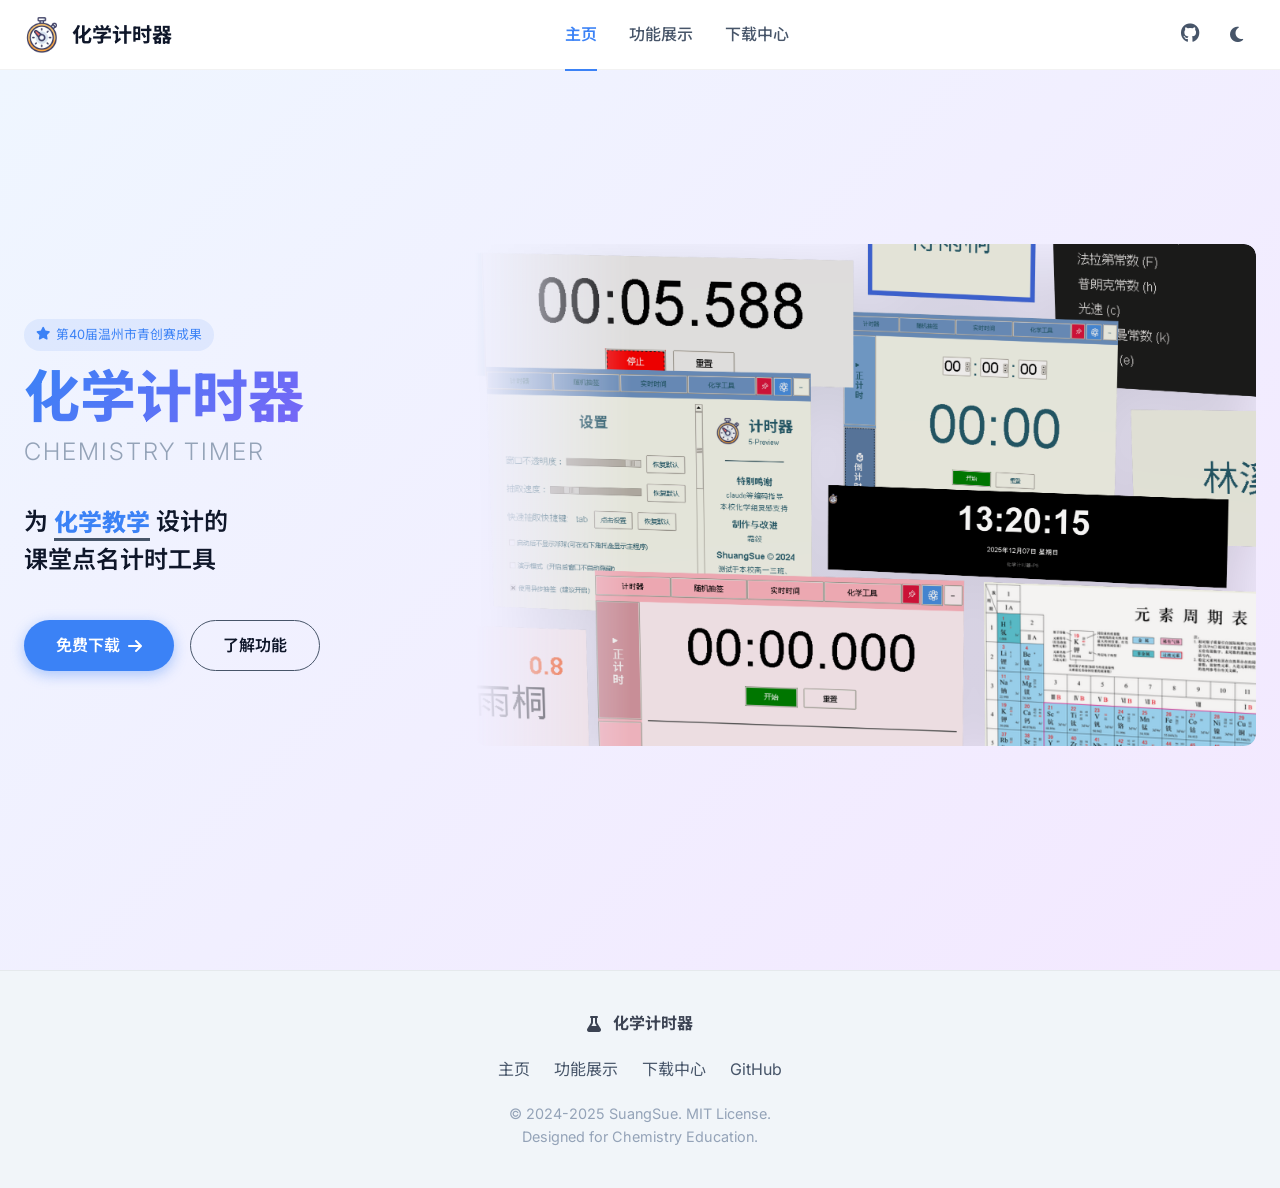
==== index.html @ 19fadd57 "文件" ====
<!DOCTYPE html>
<html lang="zh-CN">
<head>
    <meta charset="UTF-8">
    <meta name="viewport" content="width=device-width, initial-scale=1.0">
    <title>化学计时器 - Chemistry Timer</title>
    <!-- 引入字体 -->
    <link rel="preconnect" href="https://fonts.googleapis.com">
    <link rel="preconnect" href="https://fonts.gstatic.com" crossorigin>
    <link href="https://fonts.googleapis.com/css2?family=Inter:wght@300;400;500;600;700;800&family=Noto+Sans+SC:wght@300;400;500;700&display=swap" rel="stylesheet">
    <!-- 引入图标库 -->
    <link rel="stylesheet" href="https://cdnjs.cloudflare.com/ajax/libs/font-awesome/6.4.0/css/all.min.css">

    <style>
        :root {
            /* 品牌色 */
            --brand-primary: #3b82f6; 
            --brand-dark: #1e3a8a;
            --brand-accent: #8b5cf6; 
            
            /* 背景色系统 */
            --bg-body: #ffffff;
            --bg-surface: #f8fafc;
            --bg-card: #ffffff;
            --bg-footer: #f1f5f9;
            
            /* 文字系统 */
            --text-main: #0f172a;
            --text-secondary: #475569;
            --text-light: #94a3b8;
            
            /* 辅助色 */
            --tag-bg: #e0f2fe;
            --tag-text: #0284c7;
            --hotkey-bg: #f1f5f9;
            --hotkey-border: #cbd5e1;
            
            /* 阴影 */
            --shadow-sm: 0 1px 2px 0 rgb(0 0 0 / 0.05);
            --shadow-md: 0 4px 6px -1px rgb(0 0 0 / 0.1), 0 2px 4px -2px rgb(0 0 0 / 0.1);
            --shadow-xl: 0 20px 25px -5px rgb(0 0 0 / 0.1), 0 8px 10px -6px rgb(0 0 0 / 0.1);
            
            /* 渐变 */
            --gradient-hero: linear-gradient(135deg, #eff6ff 0%, #f3e8ff 100%);
            --gradient-core: linear-gradient(135deg, #3b82f6 0%, #2563eb 100%);
        }

        [data-theme="dark"] {
            --bg-body: #0f172a;
            --bg-surface: #1e293b;
            --bg-card: #1e293b;
            --bg-footer: #020617;
            --text-main: #f8fafc;
            --text-secondary: #cbd5e1;
            --text-light: #64748b;
            --tag-bg: #172554;
            --tag-text: #60a5fa;
            --hotkey-bg: #334155;
            --hotkey-border: #475569;
            --gradient-hero: linear-gradient(135deg, #0f172a 0%, #1e1b4b 100%);
            --gradient-core: linear-gradient(135deg, #1e3a8a 0%, #1e40af 100%);
        }

        * { margin: 0; padding: 0; box-sizing: border-box; }

        body {
            font-family: 'Inter', 'Noto Sans SC', sans-serif;
            background: var(--bg-body);
            color: var(--text-main);
            line-height: 1.6;
            overflow-x: hidden;
            transition: background 0.3s, color 0.3s;
            display: flex;
            flex-direction: column;
            min-height: 100vh;
        }

        /* 顶部进度条 */
        #page-progress {
            position: fixed;
            top: 0;
            left: 0;
            height: 3px;
            background: linear-gradient(90deg, var(--brand-primary), var(--brand-accent));
            width: 0%;
            z-index: 2000;
            transition: width 0.4s ease-out;
        }

        /* 导航栏 */
        .navbar {
            position: fixed;
            top: 0;
            width: 100%;
            height: 70px;
            background: rgba(255, 255, 255, 0.85);
            backdrop-filter: blur(12px);
            border-bottom: 1px solid rgba(0,0,0,0.05);
            z-index: 100;
            display: flex;
            align-items: center;
            justify-content: center;
        }
        [data-theme="dark"] .navbar { background: rgba(15, 23, 42, 0.85); border-bottom: 1px solid rgba(255,255,255,0.05); }

        .nav-content {
            width: 100%;
            max-width: 1400px;
            padding: 0 24px;
            display: flex;
            justify-content: space-between;
            align-items: center;
        }

        .logo {
            font-size: 1.25rem;
            font-weight: 700;
            display: flex;
            align-items: center;
            gap: 12px;
            color: var(--text-main);
            text-decoration: none;
        }
        
        /* Logo 图片样式调整 */
        .logo-img { 
            height: 36px; /* 稍微调大一点，使其更清晰 */
            width: auto; 
            border-radius: 6px; 
            object-fit: contain;
        }
        
        .nav-links { display: flex; gap: 32px; }
        .nav-link {
            text-decoration: none; color: var(--text-secondary);
            font-weight: 500; transition: color 0.2s;
            cursor: pointer; position: relative;
        }
        .nav-link:hover, .nav-link.active { color: var(--brand-primary); }
        .nav-link.active { font-weight: 600; }
        .nav-link.active::after {
            content: ''; position: absolute; bottom: -24px; left: 0;
            width: 100%; height: 2px; background: var(--brand-primary);
        }

        .nav-right { display: flex; align-items: center; gap: 16px; }

        .theme-btn {
            background: none; border: none; color: var(--text-secondary);
            cursor: pointer; font-size: 1.1rem; width: 40px; height: 40px;
            border-radius: 50%; display: flex; align-items: center; justify-content: center;
            transition: all 0.3s cubic-bezier(0.175, 0.885, 0.32, 1.275);
        }
        .theme-btn:hover { background: var(--bg-surface); color: var(--brand-primary); transform: rotate(15deg) scale(1.1); }
        .theme-btn:active { transform: scale(0.9); }

        /* 页面容器 */
        .page-section {
            display: none; padding-top: 70px; min-height: 100vh;
            animation: fadeIn 0.5s ease-out;
            flex: 1; /* 让 Footer 沉底 */
        }
        .page-section.active { display: block; }

        @keyframes fadeIn {
            from { opacity: 0; transform: translateY(10px); }
            to { opacity: 1; transform: translateY(0); }
        }

        /* === Hero 区域 === */
        .hero {
            position: relative; 
            background: var(--gradient-hero);
            overflow: hidden; 
            display: flex; 
            align-items: center;
            min-height: 100vh; 
            padding-top: 70px; 
            padding-bottom: 80px;
        }

        .hero-container {
            max-width: 1400px; margin: 0 auto; padding: 40px 24px;
            display: grid; grid-template-columns: 1fr 2fr; gap: 60px;
            align-items: center; position: relative; z-index: 1;
        }

        .hero-content { 
            text-align: left; 
            position: relative; 
            z-index: 5; 
            transform: translateY(-20px);
        }
        
        .hero-title {
            font-size: 3.5rem; line-height: 1.1; margin-bottom: 4px;
            background: linear-gradient(135deg, var(--brand-primary), var(--brand-accent));
            -webkit-background-clip: text; -webkit-text-fill-color: transparent;
            font-weight: 800;
        }
        .hero-subtitle-en {
            font-size: 1.5rem; color: var(--text-light);
            font-weight: 300; letter-spacing: 2px; margin-bottom: 32px;
            font-family: 'Inter', sans-serif; text-transform: uppercase;
        }

        .hero-desc-wrapper {
            font-size: 1.5rem; color: var(--text-main);
            margin-bottom: 40px; line-height: 1.6; font-weight: 600;
            display: flex; align-items: flex-end; flex-wrap: wrap;
        }

        /* 垂直滚动容器 */
        .scroll-window {
            height: 1.5em; overflow: hidden; display: inline-block;
            vertical-align: bottom; position: relative; margin: 0 6px;
            border-bottom: 3px solid var(--text-secondary);
        }

        .scroll-content {
            display: block;
            animation: scrollUp 12s infinite cubic-bezier(0.68, -0.55, 0.27, 1.55);
        }

        .scroll-item {
            display: block; height: 1.5em; line-height: 1.5em;
            text-align: center; font-weight: 800;
        }

        /* --- 多彩关键词 --- */
        .scroll-item:nth-child(1) { color: #3b82f6; } /* 蓝 */
        .scroll-item:nth-child(2) { color: #8b5cf6; } /* 紫 */
        .scroll-item:nth-child(3) { color: #10b981; } /* 绿 */
        .scroll-item:nth-child(4) { color: #f59e0b; } /* 橙 */
        .scroll-item:nth-child(5) { color: #ec4899; } /* 粉 */
        .scroll-item:nth-child(6) { color: #06b6d4; } /* 青 */
        .scroll-item:nth-child(7) { color: #3b82f6; } /* 循环首个 */

        @keyframes scrollUp {
            0%, 15% { transform: translateY(0); }
            16.6%, 31.6% { transform: translateY(-1.5em); }
            33.3%, 48.3% { transform: translateY(-3em); }
            50%, 65% { transform: translateY(-4.5em); }
            66.6%, 81.6% { transform: translateY(-6em); }
            83.3%, 98.3% { transform: translateY(-7.5em); }
            100% { transform: translateY(-9em); }
        }

        /* Hero 右侧图片容器 */
        .hero-visual { 
            position: relative; 
            height: 100%; 
            display: flex; 
            align-items: center; 
            justify-content: flex-end; /* 图片靠右 */
        }
        
        .hero-img-container {
            width: 100%; 
            max-width: 1000px;
            border-radius: 12px;
            filter: drop-shadow(0 20px 30px rgba(0,0,0,0.15));
            overflow: hidden;
            transition: transform 0.3s; 
            position: relative;
            
            /* 渐变 Mask */
            -webkit-mask-image: linear-gradient(to right, transparent 0%, black 20%, black 100%);
            mask-image: linear-gradient(to right, transparent 0%, black 20%, black 100%);
            
            transform: translateY(-20px);
        }
        
        .hero-img { width: 100%; height: auto; display: block; }
        .app-preview-fallback {
            display: none; background: var(--bg-card);
            border: 1px solid rgba(0,0,0,0.1);
        }

        /* 按钮样式 */
        .cta-buttons { display: flex; gap: 16px; }
        .btn {
            padding: 12px 32px; border-radius: 50px; font-weight: 600;
            text-decoration: none; transition: all 0.2s;
            display: inline-flex; align-items: center; gap: 8px; font-size: 1rem; cursor: pointer;
        }
        .btn-primary {
            background: var(--brand-primary); color: white;
            box-shadow: 0 4px 14px rgba(59, 130, 246, 0.4); border: none;
        }
        .btn-primary:hover { transform: translateY(-2px); background: #2563eb; }
        .btn-outline {
            background: transparent; color: var(--text-main);
            border: 1px solid var(--text-secondary);
        }
        .btn-outline:hover { background: var(--bg-surface); border-color: var(--text-main); }

        /* === 核心功能板块 (Features Hero) === */
        .features-hero {
            background: var(--bg-surface);
            padding: 60px 24px;
            border-bottom: 1px solid rgba(0,0,0,0.05);
        }
        [data-theme="dark"] .features-hero { border-color: rgba(255,255,255,0.05); }

        .core-feature-container {
            max-width: 1200px; margin: 0 auto;
            display: grid; grid-template-columns: 1fr 1.5fr; gap: 40px;
            align-items: center;
            background: var(--bg-card);
            border-radius: 24px;
            padding: 40px;
            box-shadow: var(--shadow-xl);
            border: 1px solid rgba(0,0,0,0.05);
        }

        .core-feature-text .tag {
            display: inline-block; padding: 6px 12px;
            background: var(--brand-primary); color: white;
            border-radius: 20px; font-size: 0.85rem; font-weight: 700;
            margin-bottom: 16px;
        }
        .core-feature-text h2 { font-size: 2rem; margin-bottom: 16px; line-height: 1.2; }
        .core-feature-text p { color: var(--text-secondary); font-size: 1.1rem; margin-bottom: 24px; }
        .core-feature-text ul { list-style: none; color: var(--text-secondary); }
        .core-feature-text li { margin-bottom: 10px; display: flex; align-items: center; gap: 10px; }
        .core-feature-text li i { color: var(--brand-primary); }

        .core-video-wrapper {
            position: relative; border-radius: 12px;
            overflow: hidden; background: #000;
            box-shadow: var(--shadow-md); aspect-ratio: 16/9;
        }
        .core-video { width: 100%; height: 100%; object-fit: contain; }
        
        .mute-btn {
            position: absolute; bottom: 16px; right: 16px;
            background: rgba(0,0,0,0.6); color: white;
            border: none; border-radius: 50%; width: 40px; height: 40px;
            display: flex; align-items: center; justify-content: center;
            cursor: pointer; transition: background 0.2s; backdrop-filter: blur(4px);
        }
        .mute-btn:hover { background: rgba(0,0,0,0.8); }

        /* === 功能网格 === */
        .features-grid-section {
            background: var(--bg-body);
            padding: 60px 24px 80px;
        }
        .section-header { text-align: center; margin-bottom: 60px; }
        .section-header h2 { font-size: 2rem; margin-bottom: 8px; }
        
        .feature-grid {
            max-width: 1200px; margin: 0 auto;
            display: grid; grid-template-columns: repeat(auto-fit, minmax(320px, 1fr));
            gap: 30px;
        }

        .feature-card {
            background: var(--bg-surface); border-radius: 20px;
            overflow: hidden; border: 1px solid rgba(0,0,0,0.05);
            transition: transform 0.3s, box-shadow 0.3s;
            display: flex; flex-direction: column;
        }
        .feature-card:hover { transform: translateY(-5px); box-shadow: var(--shadow-xl); }

        .feature-img-box {
            width: 100%; height: 200px; background: #e2e8f0;
            position: relative; display: flex; align-items: center; justify-content: center;
            overflow: hidden;
        }
        [data-theme="dark"] .feature-img-box { background: #1e293b; }
        .feature-img { width: 100%; height: 100%; object-fit: cover; object-position: top; }
        .feature-fallback {
            display: none; flex-direction: column; align-items: center; justify-content: center;
            width: 100%; height: 100%; color: var(--text-light);
        }
        .feature-fallback i { font-size: 3rem; margin-bottom: 10px; color: var(--brand-primary); }

        .feature-text { padding: 24px; flex: 1; display: flex; flex-direction: column; }
        .feature-text h3 { margin-bottom: 8px; font-size: 1.25rem; }
        .feature-text p { color: var(--text-secondary); font-size: 0.95rem; line-height: 1.6; }

        /* === 下载中心 === */
        .download-page-content {
            max-width: 900px; 
            margin: 40px auto 100px; 
            text-align: center; 
            padding: 0 24px;
        }
        .download-grid {
            display: grid; grid-template-columns: 1fr 1fr; gap: 30px;
            margin: 60px 0;
        }
        .download-option {
            background: var(--bg-surface); padding: 40px;
            border-radius: 20px; border: 2px solid transparent;
            transition: all 0.3s; cursor: pointer; position: relative;
        }
        .download-option:hover {
            border-color: var(--brand-primary); background: var(--bg-card);
            box-shadow: var(--shadow-xl); transform: translateY(-5px);
        }
        .badge-rec {
            position: absolute; top: -12px; left: 50%; transform: translateX(-50%);
            background: var(--brand-primary); color: white; padding: 4px 16px;
            border-radius: 20px; font-size: 0.85rem; font-weight: bold;
            box-shadow: 0 4px 10px rgba(59, 130, 246, 0.4);
        }

        /* === 页脚 === */
        .footer {
            background: var(--bg-footer);
            padding: 40px 24px;
            margin-top: auto; /* 确保页脚沉底 */
            border-top: 1px solid rgba(0,0,0,0.05);
        }
        [data-theme="dark"] .footer { border-top-color: rgba(255,255,255,0.05); }

        .footer-content {
            max-width: 1200px; margin: 0 auto;
            display: flex; flex-direction: column; align-items: center; gap: 20px;
        }
        .footer-links { display: flex; gap: 24px; }
        .footer-links a {
            color: var(--text-secondary); text-decoration: none;
            transition: color 0.2s;
        }
        .footer-links a:hover { color: var(--brand-primary); }
        .copyright { color: var(--text-light); font-size: 0.9rem; text-align: center; }

        @media (max-width: 968px) {
            .hero-container { grid-template-columns: 1fr; text-align: center; gap: 40px; }
            .hero-content { align-items: center; display: flex; flex-direction: column; transform: none; }
            .hero-img-container { transform: none; mask-image: none; -webkit-mask-image: none; }
            .hero-desc-wrapper { justify-content: center; }
            .nav-links { display: none; }
            .download-grid { grid-template-columns: 1fr; }
            .core-feature-container { grid-template-columns: 1fr; padding: 24px; }
        }
    </style>
</head>
<body>

    <!-- 页面切换进度条 -->
    <div id="page-progress"></div>

    <!-- 导航栏 -->
    <nav class="navbar">
        <div class="nav-content">
            <a href="#" class="logo" onclick="switchPage('home')">
                <!-- 更新：移除了 fallback，强制显示图片 -->
                <img src="pictures/化学计时器.png" alt="化学计时器" class="logo-img">
                <span>化学计时器</span>
            </a>
            <div class="nav-links">
                <a href="#home" class="nav-link active" data-target="home">主页</a>
                <a href="#features" class="nav-link" data-target="features">功能展示</a>
                <a href="#download" class="nav-link" data-target="download">下载中心</a>
            </div>
            <div class="nav-right">
                <a href="https://github.com/SuangSue/Chemistry_timer" target="_blank" class="nav-link" title="GitHub">
                    <i class="fab fa-github" style="font-size: 1.2rem;"></i>
                </a>
                <button class="theme-btn" id="themeToggle" title="切换主题">
                    <i class="fas fa-moon"></i>
                </button>
            </div>
        </div>
    </nav>

    <!-- 主页 (Home Section) -->
    <section id="home" class="page-section active">
        <div class="hero">
            <div class="hero-container">
                <div class="hero-content">
                    <div class="award-badge" style="display:inline-flex; align-items:center; gap:6px; padding:6px 12px; background:rgba(59,130,246,0.1); color:var(--brand-primary); border-radius:20px; font-size:0.8rem; margin-bottom:16px;">
                        <i class="fas fa-star"></i> 第40届温州市青创赛成果
                    </div>
                    <h1 class="hero-title">化学计时器</h1>
                    <h2 class="hero-subtitle-en">Chemistry Timer</h2>
                    
                    <div class="hero-desc-wrapper">
                        <span>为</span>
                        <div class="scroll-window">
                            <div class="scroll-content">
                                <div class="scroll-item">化学教学</div>
                                <div class="scroll-item">点名抽签</div>
                                <div class="scroll-item">实验计时</div>
                                <div class="scroll-item">大屏考试</div>
                                <div class="scroll-item">演示使用</div>
                                <div class="scroll-item">学科融合</div>
                                <div class="scroll-item">化学教学</div>
                            </div>
                        </div>
                        <span>设计的</span><br>
                        <span>课堂点名计时工具</span>
                    </div>
                    
                    <div class="cta-buttons">
                        <a href="#download" class="btn btn-primary" onclick="switchPage('download')">
                            免费下载 <i class="fas fa-arrow-right"></i>
                        </a>
                        <a href="#features" class="btn btn-outline" onclick="switchPage('features')">
                            了解功能
                        </a>
                    </div>
                </div>

                <div class="hero-visual">
                    <div class="hero-img-container">
                        <img src="pictures/主页.png" class="hero-img" alt="软件主界面" onerror="this.style.display='none'; document.getElementById('hero-fallback').style.display='block'">
                        <div id="hero-fallback" class="app-preview-fallback" style="padding: 20px; border-radius: 12px;">
                            <div style="height: 400px; display: flex; align-items: center; justify-content: center; flex-direction: column; color: var(--text-secondary);">
                                <i class="fas fa-image" style="font-size: 4rem; margin-bottom: 20px; color: var(--brand-primary);"></i>
                                <p>图片加载中...</p>
                                <p style="font-size: 0.8rem;">(pictures/主页.png)</p>
                            </div>
                        </div>
                    </div>
                </div>
            </div>
        </div>
    </section>

    <!-- 功能展示 (Features Section) -->
    <section id="features" class="page-section">
        
        <!-- 核心功能板块 -->
        <div class="features-hero">
            <div class="core-feature-container">
                <div class="core-feature-text">
                    <span class="tag"><i class="fas fa-bolt"></i> 核心功能</span>
                    <h2>可配置遥控随机抽签</h2>
                    <p>打破传统点名限制，支持全局热键 Tab 随时唤起，完全不干扰 PPT 课件播放。内置防篡改机制，让课堂互动更公平、更高效。</p>
                    <ul>
                        <li><i class="fas fa-check-circle"></i> 悬浮窗模式，兼容所有教学软件</li>
                        <li><i class="fas fa-check-circle"></i> 支持名单批量导入与权重设置</li>
                        <li><i class="fas fa-check-circle"></i> 自动记录历史，防止重复抽取</li>
                    </ul>
                </div>
                <div class="core-feature-media">
                    <div class="core-video-wrapper">
                        <!-- 视频播放器 -->
                        <video id="feature-video" class="core-video" autoplay loop muted playsinline>
                            <source src="pictures/全局抽签.mp4" type="video/mp4">
                            您的浏览器不支持视频标签。
                        </video>
                        <!-- 静音控制按钮 -->
                        <button id="mute-toggle" class="mute-btn" title="开启/关闭声音">
                            <i class="fas fa-volume-mute" id="mute-icon"></i>
                        </button>
                    </div>
                </div>
            </div>
        </div>

        <!-- 其他功能网格 -->
        <div class="features-grid-section">
            <div class="section-header">
                <h2>更多实用工具</h2>
                <p style="color:var(--text-secondary)">专为化学实验室场景打造</p>
            </div>
            
            <div class="feature-grid">
                
                <!-- 新增：低干扰界面 -->
                <div class="feature-card">
                    <div class="feature-img-box">
                        <img src="pictures/低干扰.png" class="feature-img" onerror="this.style.display='none'; this.nextElementSibling.style.display='flex'">
                        <div class="feature-fallback"><i class="fas fa-compress-alt"></i><span>低干扰模式</span></div>
                    </div>
                    <div class="feature-text">
                        <h3>低干扰界面</h3>
                        <p>独特的“悬浮球”模式设计，在不使用时自动缩小，确保不遮挡课件内容。支持窗口置顶，随时待命。</p>
                    </div>
                </div>

                <!-- 功能 1 -->
                <div class="feature-card">
                    <div class="feature-img-box">
                        <img src="pictures/随机抽签.png" class="feature-img" onerror="this.style.display='none'; this.nextElementSibling.style.display='flex'">
                        <div class="feature-fallback"><i class="fas fa-dice"></i><span>随机抽签界面</span></div>
                    </div>
                    <div class="feature-text">
                        <h3>智能权重抽签</h3>
                        <p>内置防篡改机制与惩罚权重算法，确保点名公平性。支持名单快速导入与恢复。</p>
                    </div>
                </div>

                <!-- 功能 2 -->
                <div class="feature-card">
                    <div class="feature-img-box">
                        <img src="pictures/全屏时钟.png" class="feature-img" onerror="this.style.display='none'; this.nextElementSibling.style.display='flex'">
                        <div class="feature-fallback"><i class="fas fa-clock"></i><span>全屏时钟界面</span></div>
                    </div>
                    <div class="feature-text">
                        <h3>沉浸式时钟</h3>
                        <p>专为考试与实验设计的大屏显示模式，清晰直观，避免学生分心。</p>
                    </div>
                </div>

                <!-- 功能 3 -->
                <div class="feature-card">
                    <div class="feature-img-box">
                        <img src="pictures/倒计时.png" class="feature-img" onerror="this.style.display='none'; this.nextElementSibling.style.display='flex'">
                        <div class="feature-fallback"><i class="fas fa-hourglass-half"></i><span>双路计时界面</span></div>
                    </div>
                    <div class="feature-text">
                        <h3>多路精准计时</h3>
                        <p>支持正计时与倒计时并行运行，最长支持99小时记录，满足长周期实验需求。</p>
                    </div>
                </div>

                <!-- 功能 4 -->
                <div class="feature-card">
                    <div class="feature-img-box">
                        <img src="pictures/元素周期表.png" class="feature-img" onerror="this.style.display='none'; this.nextElementSibling.style.display='flex'">
                        <div class="feature-fallback"><i class="fas fa-atom"></i><span>元素周期表界面</span></div>
                    </div>
                    <div class="feature-text">
                        <h3>化学工具箱</h3>
                        <p>集成高清元素周期表、相对原子质量查询及化学计算器，实验数据随手可得。</p>
                    </div>
                </div>

                <!-- 功能 5 -->
                <div class="feature-card">
                    <div class="feature-img-box">
                        <img src="pictures/设置.png" class="feature-img" onerror="this.style.display='none'; this.nextElementSibling.style.display='flex'">
                        <div class="feature-fallback"><i class="fas fa-cog"></i><span>个性化设置界面</span></div>
                    </div>
                    <div class="feature-text">
                        <h3>高度自定义</h3>
                        <p>支持界面置顶、字体调整、颜色主题切换以及声音提醒设置，完全适应您的教学习惯。</p>
                    </div>
                </div>
            </div>
        </div>
    </section>

    <!-- 下载中心 (Download Section) -->
    <section id="download" class="page-section">
        <div class="download-page-content">
            <div style="margin-bottom: 60px;">
                <h2 style="font-size:2.5rem; margin-bottom:16px;">选择你的版本</h2>
                <p style="color:var(--text-secondary);">所有版本均完全免费且开源</p>
            </div>

            <div class="download-grid">
                <div class="download-option" onclick="window.open('https://wwqc.lanzouu.com/itGIt3ag1f0b', '_blank')">
                    <div class="badge-rec">推荐</div>
                    <div style="font-size:3rem; color:var(--brand-primary); margin-bottom:20px;">
                        <i class="fab fa-windows"></i>
                    </div>
                    <h3>Windows 发行版</h3>
                    <p style="color:var(--text-secondary); margin:10px 0;">v5.0 Preview (x64)</p>
                    <ul style="text-align:left; color:var(--text-secondary); margin:20px 0; padding-left:20px;">
                        <li>无需安装 Python 环境</li>
                        <li>解压即用 (Portable)</li>
                        <li>包含完整素材包</li>
                    </ul>
                    <button class="btn btn-primary" style="width:100%; justify-content:center;">
                        <i class="fas fa-download"></i> 蓝奏云下载 (密码:0000)
                    </button>
                </div>

                <div class="download-option" onclick="window.open('https://github.com/SuangSue/Chemistry_timer', '_blank')">
                    <div style="font-size:3rem; color:var(--text-main); margin-bottom:20px;">
                        <i class="fab fa-github"></i>
                    </div>
                    <h3>源代码</h3>
                    <p style="color:var(--text-secondary); margin:10px 0;">Python / Tkinter</p>
                    <div style="text-align:center; color:var(--text-secondary); margin:20px 0; line-height: 1.6;">
                        <p>如果您觉得这个项目对您有帮助，</p>
                        <p>请在 GitHub 上点亮一颗星 <span style="color:#eab308">⭐</span></p>
                        <p>您的支持是我们更新的动力！</p>
                    </div>
                    <button class="btn btn-outline" style="width:100%; justify-content:center;">
                        <i class="fas fa-code-branch"></i> 前往 GitHub
                    </button>
                </div>
            </div>
            
            <p style="color:var(--text-light); font-size:0.9rem;">
                * MacOS 和 Linux 用户建议使用源码运行。<br>
                由 <span style="color:var(--brand-primary)">SuangSue</span> 开发设计
            </p>
        </div>
    </section>

    <!-- 全局页脚 -->
    <footer class="footer">
        <div class="footer-content">
            <div class="logo" style="font-size:1rem; opacity:0.8;">
                <i class="fas fa-flask"></i> 化学计时器
            </div>
            <div class="footer-links">
                <a href="#" onclick="switchPage('home'); return false;">主页</a>
                <a href="#" onclick="switchPage('features'); return false;">功能展示</a>
                <a href="#" onclick="switchPage('download'); return false;">下载中心</a>
                <a href="https://github.com/SuangSue/Chemistry_timer" target="_blank">GitHub</a>
            </div>
            <div class="copyright">
                &copy; 2024-2025 SuangSue. MIT License. <br>
                Designed for Chemistry Education.
            </div>
        </div>
    </footer>

    <script>
        document.addEventListener('DOMContentLoaded', () => {
            /* === 页面切换逻辑 === */
            const navLinks = document.querySelectorAll('.nav-link[data-target]');
            const sections = document.querySelectorAll('.page-section');
            const progressBar = document.getElementById('page-progress');

            window.switchPage = function(targetId) {
                // 进度条动画
                progressBar.style.width = '100%';
                
                setTimeout(() => {
                    // 切换 Section
                    sections.forEach(sec => {
                        sec.classList.remove('active');
                        if(sec.id === targetId) {
                            sec.classList.add('active');
                            window.scrollTo(0, 0);
                        }
                    });

                    // 更新导航状态
                    navLinks.forEach(link => {
                        link.classList.remove('active');
                        if(link.dataset.target === targetId) {
                            link.classList.add('active');
                        }
                    });

                    // 进度条重置
                    setTimeout(() => {
                        progressBar.style.opacity = '0';
                        setTimeout(() => {
                            progressBar.style.width = '0%';
                            progressBar.style.opacity = '1';
                        }, 200);
                    }, 200);

                }, 300);
            };

            // 绑定导航点击
            navLinks.forEach(link => {
                link.addEventListener('click', (e) => {
                    e.preventDefault();
                    switchPage(link.dataset.target);
                });
            });

            /* === 主题切换 === */
            const themeBtn = document.getElementById('themeToggle');
            const themeIcon = themeBtn.querySelector('i');
            const html = document.documentElement;

            const savedTheme = localStorage.getItem('theme') || 'light';
            html.setAttribute('data-theme', savedTheme);
            updateIcon(savedTheme);

            themeBtn.addEventListener('click', () => {
                const current = html.getAttribute('data-theme');
                const next = current === 'light' ? 'dark' : 'light';
                html.setAttribute('data-theme', next);
                localStorage.setItem('theme', next);
                updateIcon(next);
            });

            function updateIcon(theme) {
                themeIcon.className = theme === 'dark' ? 'fas fa-sun' : 'fas fa-moon';
            }

            /* === 视频静音控制 === */
            const video = document.getElementById('feature-video');
            const muteBtn = document.getElementById('mute-toggle');
            const muteIcon = document.getElementById('mute-icon');

            if(video && muteBtn) {
                muteBtn.addEventListener('click', () => {
                    video.muted = !video.muted;
                    if(video.muted) {
                        muteIcon.className = 'fas fa-volume-mute';
                        muteBtn.style.background = 'rgba(0,0,0,0.6)';
                    } else {
                        muteIcon.className = 'fas fa-volume-up';
                        muteBtn.style.background = 'var(--brand-primary)';
                    }
                });
            }
        });
    </script>
</body>
</html>
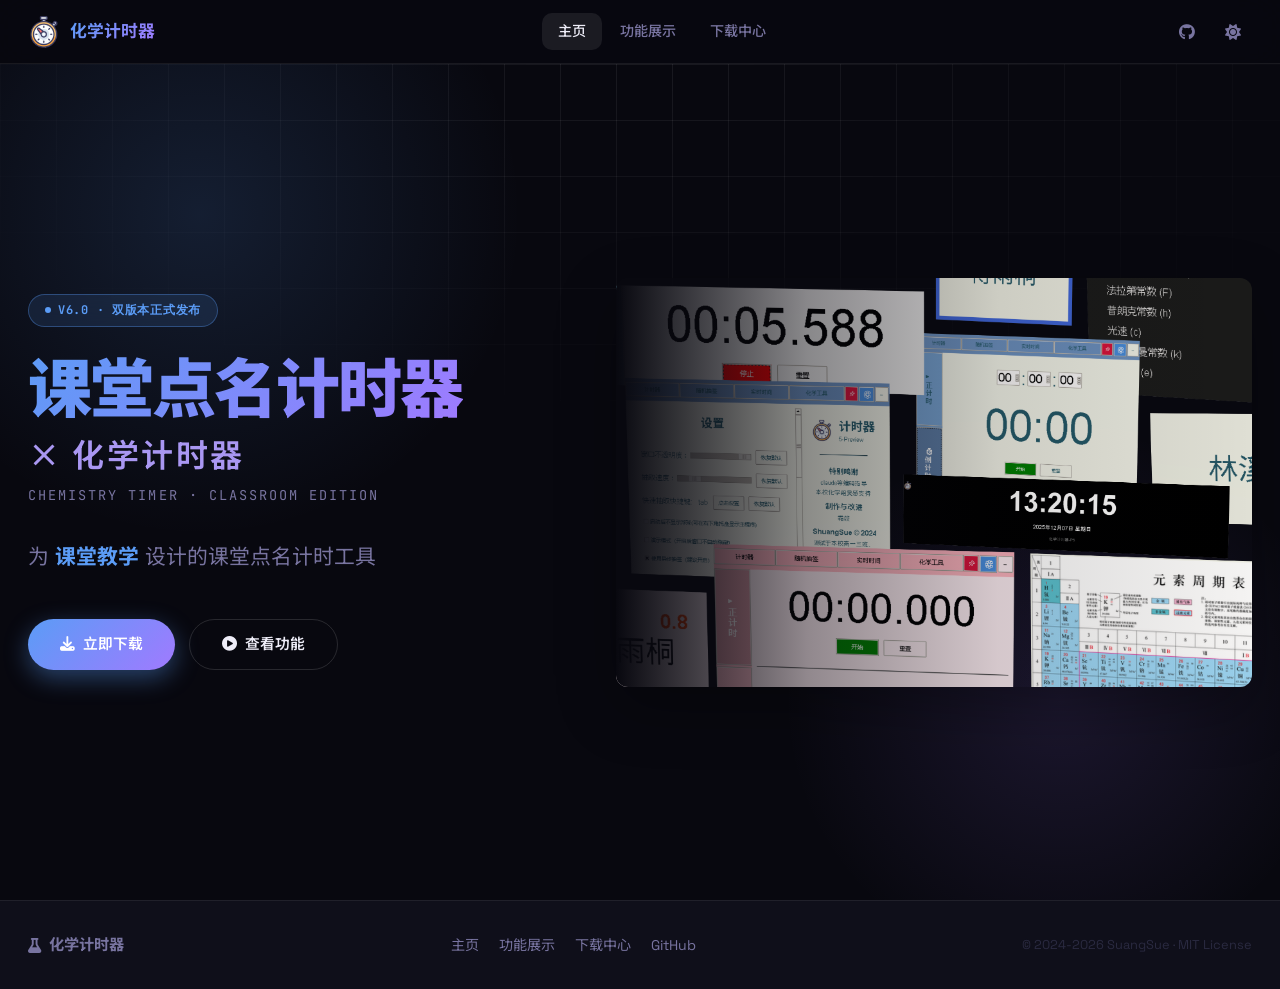
==== commit ce8a211a: "Add files via upload" ====
--- a/index.html
+++ b/index.html
@@ -4,798 +4,650 @@
     <meta charset="UTF-8">
     <meta name="viewport" content="width=device-width, initial-scale=1.0">
     <title>化学计时器 - Chemistry Timer</title>
-    <!-- 引入字体 -->
+<link rel="icon" href="pictures/化学计时器.png" type="image/png">
     <link rel="preconnect" href="https://fonts.googleapis.com">
     <link rel="preconnect" href="https://fonts.gstatic.com" crossorigin>
-    <link href="https://fonts.googleapis.com/css2?family=Inter:wght@300;400;500;600;700;800&family=Noto+Sans+SC:wght@300;400;500;700&display=swap" rel="stylesheet">
-    <!-- 引入图标库 -->
+<link href="https://fonts.googleapis.com/css2?family=Space+Grotesk:wght@300;400;500;600;700&family=Noto+Sans+SC:wght@300;400;500;700;900&family=JetBrains+Mono:wght@400;700&display=swap" rel="stylesheet">
     <link rel="stylesheet" href="https://cdnjs.cloudflare.com/ajax/libs/font-awesome/6.4.0/css/all.min.css">
-
     <style>
-        :root {
-            /* 品牌色 */
-            --brand-primary: #3b82f6; 
-            --brand-dark: #1e3a8a;
-            --brand-accent: #8b5cf6; 
-            
-            /* 背景色系统 */
-            --bg-body: #ffffff;
-            --bg-surface: #f8fafc;
-            --bg-card: #ffffff;
-            --bg-footer: #f1f5f9;
-            
-            /* 文字系统 */
-            --text-main: #0f172a;
-            --text-secondary: #475569;
-            --text-light: #94a3b8;
-            
-            /* 辅助色 */
-            --tag-bg: #e0f2fe;
-            --tag-text: #0284c7;
-            --hotkey-bg: #f1f5f9;
-            --hotkey-border: #cbd5e1;
-            
-            /* 阴影 */
-            --shadow-sm: 0 1px 2px 0 rgb(0 0 0 / 0.05);
-            --shadow-md: 0 4px 6px -1px rgb(0 0 0 / 0.1), 0 2px 4px -2px rgb(0 0 0 / 0.1);
-            --shadow-xl: 0 20px 25px -5px rgb(0 0 0 / 0.1), 0 8px 10px -6px rgb(0 0 0 / 0.1);
-            
-            /* 渐变 */
-            --gradient-hero: linear-gradient(135deg, #eff6ff 0%, #f3e8ff 100%);
-            --gradient-core: linear-gradient(135deg, #3b82f6 0%, #2563eb 100%);
-        }
-
-        [data-theme="dark"] {
-            --bg-body: #0f172a;
-            --bg-surface: #1e293b;
-            --bg-card: #1e293b;
-            --bg-footer: #020617;
-            --text-main: #f8fafc;
-            --text-secondary: #cbd5e1;
-            --text-light: #64748b;
-            --tag-bg: #172554;
-            --tag-text: #60a5fa;
-            --hotkey-bg: #334155;
-            --hotkey-border: #475569;
-            --gradient-hero: linear-gradient(135deg, #0f172a 0%, #1e1b4b 100%);
-            --gradient-core: linear-gradient(135deg, #1e3a8a 0%, #1e40af 100%);
-        }
-
-        * { margin: 0; padding: 0; box-sizing: border-box; }
-
-        body {
-            font-family: 'Inter', 'Noto Sans SC', sans-serif;
-            background: var(--bg-body);
-            color: var(--text-main);
-            line-height: 1.6;
-            overflow-x: hidden;
-            transition: background 0.3s, color 0.3s;
-            display: flex;
-            flex-direction: column;
-            min-height: 100vh;
-        }
-
-        /* 顶部进度条 */
-        #page-progress {
-            position: fixed;
-            top: 0;
-            left: 0;
-            height: 3px;
-            background: linear-gradient(90deg, var(--brand-primary), var(--brand-accent));
-            width: 0%;
-            z-index: 2000;
-            transition: width 0.4s ease-out;
-        }
-
-        /* 导航栏 */
-        .navbar {
-            position: fixed;
-            top: 0;
-            width: 100%;
-            height: 70px;
-            background: rgba(255, 255, 255, 0.85);
-            backdrop-filter: blur(12px);
-            border-bottom: 1px solid rgba(0,0,0,0.05);
-            z-index: 100;
-            display: flex;
-            align-items: center;
-            justify-content: center;
-        }
-        [data-theme="dark"] .navbar { background: rgba(15, 23, 42, 0.85); border-bottom: 1px solid rgba(255,255,255,0.05); }
-
-        .nav-content {
-            width: 100%;
-            max-width: 1400px;
-            padding: 0 24px;
-            display: flex;
-            justify-content: space-between;
-            align-items: center;
-        }
-
-        .logo {
-            font-size: 1.25rem;
-            font-weight: 700;
-            display: flex;
-            align-items: center;
-            gap: 12px;
-            color: var(--text-main);
-            text-decoration: none;
-        }
-        
-        /* Logo 图片样式调整 */
-        .logo-img { 
-            height: 36px; /* 稍微调大一点，使其更清晰 */
-            width: auto; 
-            border-radius: 6px; 
-            object-fit: contain;
-        }
-        
-        .nav-links { display: flex; gap: 32px; }
-        .nav-link {
-            text-decoration: none; color: var(--text-secondary);
-            font-weight: 500; transition: color 0.2s;
-            cursor: pointer; position: relative;
-        }
-        .nav-link:hover, .nav-link.active { color: var(--brand-primary); }
-        .nav-link.active { font-weight: 600; }
-        .nav-link.active::after {
-            content: ''; position: absolute; bottom: -24px; left: 0;
-            width: 100%; height: 2px; background: var(--brand-primary);
-        }
-
-        .nav-right { display: flex; align-items: center; gap: 16px; }
-
-        .theme-btn {
-            background: none; border: none; color: var(--text-secondary);
-            cursor: pointer; font-size: 1.1rem; width: 40px; height: 40px;
-            border-radius: 50%; display: flex; align-items: center; justify-content: center;
-            transition: all 0.3s cubic-bezier(0.175, 0.885, 0.32, 1.275);
-        }
-        .theme-btn:hover { background: var(--bg-surface); color: var(--brand-primary); transform: rotate(15deg) scale(1.1); }
-        .theme-btn:active { transform: scale(0.9); }
-
-        /* 页面容器 */
-        .page-section {
-            display: none; padding-top: 70px; min-height: 100vh;
-            animation: fadeIn 0.5s ease-out;
-            flex: 1; /* 让 Footer 沉底 */
-        }
-        .page-section.active { display: block; }
-
-        @keyframes fadeIn {
-            from { opacity: 0; transform: translateY(10px); }
-            to { opacity: 1; transform: translateY(0); }
-        }
-
-        /* === Hero 区域 === */
-        .hero {
-            position: relative; 
-            background: var(--gradient-hero);
-            overflow: hidden; 
-            display: flex; 
-            align-items: center;
-            min-height: 100vh; 
-            padding-top: 70px; 
-            padding-bottom: 80px;
-        }
-
-        .hero-container {
-            max-width: 1400px; margin: 0 auto; padding: 40px 24px;
-            display: grid; grid-template-columns: 1fr 2fr; gap: 60px;
-            align-items: center; position: relative; z-index: 1;
-        }
-
-        .hero-content { 
-            text-align: left; 
-            position: relative; 
-            z-index: 5; 
-            transform: translateY(-20px);
-        }
-        
-        .hero-title {
-            font-size: 3.5rem; line-height: 1.1; margin-bottom: 4px;
-            background: linear-gradient(135deg, var(--brand-primary), var(--brand-accent));
-            -webkit-background-clip: text; -webkit-text-fill-color: transparent;
-            font-weight: 800;
-        }
-        .hero-subtitle-en {
-            font-size: 1.5rem; color: var(--text-light);
-            font-weight: 300; letter-spacing: 2px; margin-bottom: 32px;
-            font-family: 'Inter', sans-serif; text-transform: uppercase;
-        }
-
-        .hero-desc-wrapper {
-            font-size: 1.5rem; color: var(--text-main);
-            margin-bottom: 40px; line-height: 1.6; font-weight: 600;
-            display: flex; align-items: flex-end; flex-wrap: wrap;
-        }
-
-        /* 垂直滚动容器 */
-        .scroll-window {
-            height: 1.5em; overflow: hidden; display: inline-block;
-            vertical-align: bottom; position: relative; margin: 0 6px;
-            border-bottom: 3px solid var(--text-secondary);
-        }
-
-        .scroll-content {
-            display: block;
-            animation: scrollUp 12s infinite cubic-bezier(0.68, -0.55, 0.27, 1.55);
-        }
-
-        .scroll-item {
-            display: block; height: 1.5em; line-height: 1.5em;
-            text-align: center; font-weight: 800;
-        }
-
-        /* --- 多彩关键词 --- */
-        .scroll-item:nth-child(1) { color: #3b82f6; } /* 蓝 */
-        .scroll-item:nth-child(2) { color: #8b5cf6; } /* 紫 */
-        .scroll-item:nth-child(3) { color: #10b981; } /* 绿 */
-        .scroll-item:nth-child(4) { color: #f59e0b; } /* 橙 */
-        .scroll-item:nth-child(5) { color: #ec4899; } /* 粉 */
-        .scroll-item:nth-child(6) { color: #06b6d4; } /* 青 */
-        .scroll-item:nth-child(7) { color: #3b82f6; } /* 循环首个 */
-
-        @keyframes scrollUp {
-            0%, 15% { transform: translateY(0); }
-            16.6%, 31.6% { transform: translateY(-1.5em); }
-            33.3%, 48.3% { transform: translateY(-3em); }
-            50%, 65% { transform: translateY(-4.5em); }
-            66.6%, 81.6% { transform: translateY(-6em); }
-            83.3%, 98.3% { transform: translateY(-7.5em); }
-            100% { transform: translateY(-9em); }
-        }
-
-        /* Hero 右侧图片容器 */
-        .hero-visual { 
-            position: relative; 
-            height: 100%; 
-            display: flex; 
-            align-items: center; 
-            justify-content: flex-end; /* 图片靠右 */
-        }
-        
-        .hero-img-container {
-            width: 100%; 
-            max-width: 1000px;
-            border-radius: 12px;
-            filter: drop-shadow(0 20px 30px rgba(0,0,0,0.15));
-            overflow: hidden;
-            transition: transform 0.3s; 
-            position: relative;
-            
-            /* 渐变 Mask */
-            -webkit-mask-image: linear-gradient(to right, transparent 0%, black 20%, black 100%);
-            mask-image: linear-gradient(to right, transparent 0%, black 20%, black 100%);
-            
-            transform: translateY(-20px);
-        }
-        
-        .hero-img { width: 100%; height: auto; display: block; }
-        .app-preview-fallback {
-            display: none; background: var(--bg-card);
-            border: 1px solid rgba(0,0,0,0.1);
-        }
-
-        /* 按钮样式 */
-        .cta-buttons { display: flex; gap: 16px; }
-        .btn {
-            padding: 12px 32px; border-radius: 50px; font-weight: 600;
-            text-decoration: none; transition: all 0.2s;
-            display: inline-flex; align-items: center; gap: 8px; font-size: 1rem; cursor: pointer;
-        }
-        .btn-primary {
-            background: var(--brand-primary); color: white;
-            box-shadow: 0 4px 14px rgba(59, 130, 246, 0.4); border: none;
-        }
-        .btn-primary:hover { transform: translateY(-2px); background: #2563eb; }
-        .btn-outline {
-            background: transparent; color: var(--text-main);
-            border: 1px solid var(--text-secondary);
-        }
-        .btn-outline:hover { background: var(--bg-surface); border-color: var(--text-main); }
-
-        /* === 核心功能板块 (Features Hero) === */
-        .features-hero {
-            background: var(--bg-surface);
-            padding: 60px 24px;
-            border-bottom: 1px solid rgba(0,0,0,0.05);
-        }
-        [data-theme="dark"] .features-hero { border-color: rgba(255,255,255,0.05); }
-
-        .core-feature-container {
-            max-width: 1200px; margin: 0 auto;
-            display: grid; grid-template-columns: 1fr 1.5fr; gap: 40px;
-            align-items: center;
-            background: var(--bg-card);
-            border-radius: 24px;
-            padding: 40px;
-            box-shadow: var(--shadow-xl);
-            border: 1px solid rgba(0,0,0,0.05);
-        }
-
-        .core-feature-text .tag {
-            display: inline-block; padding: 6px 12px;
-            background: var(--brand-primary); color: white;
-            border-radius: 20px; font-size: 0.85rem; font-weight: 700;
-            margin-bottom: 16px;
-        }
-        .core-feature-text h2 { font-size: 2rem; margin-bottom: 16px; line-height: 1.2; }
-        .core-feature-text p { color: var(--text-secondary); font-size: 1.1rem; margin-bottom: 24px; }
-        .core-feature-text ul { list-style: none; color: var(--text-secondary); }
-        .core-feature-text li { margin-bottom: 10px; display: flex; align-items: center; gap: 10px; }
-        .core-feature-text li i { color: var(--brand-primary); }
-
-        .core-video-wrapper {
-            position: relative; border-radius: 12px;
-            overflow: hidden; background: #000;
-            box-shadow: var(--shadow-md); aspect-ratio: 16/9;
-        }
-        .core-video { width: 100%; height: 100%; object-fit: contain; }
-        
-        .mute-btn {
-            position: absolute; bottom: 16px; right: 16px;
-            background: rgba(0,0,0,0.6); color: white;
-            border: none; border-radius: 50%; width: 40px; height: 40px;
-            display: flex; align-items: center; justify-content: center;
-            cursor: pointer; transition: background 0.2s; backdrop-filter: blur(4px);
-        }
-        .mute-btn:hover { background: rgba(0,0,0,0.8); }
-
-        /* === 功能网格 === */
-        .features-grid-section {
-            background: var(--bg-body);
-            padding: 60px 24px 80px;
-        }
-        .section-header { text-align: center; margin-bottom: 60px; }
-        .section-header h2 { font-size: 2rem; margin-bottom: 8px; }
-        
-        .feature-grid {
-            max-width: 1200px; margin: 0 auto;
-            display: grid; grid-template-columns: repeat(auto-fit, minmax(320px, 1fr));
-            gap: 30px;
-        }
-
-        .feature-card {
-            background: var(--bg-surface); border-radius: 20px;
-            overflow: hidden; border: 1px solid rgba(0,0,0,0.05);
-            transition: transform 0.3s, box-shadow 0.3s;
-            display: flex; flex-direction: column;
-        }
-        .feature-card:hover { transform: translateY(-5px); box-shadow: var(--shadow-xl); }
-
-        .feature-img-box {
-            width: 100%; height: 200px; background: #e2e8f0;
-            position: relative; display: flex; align-items: center; justify-content: center;
-            overflow: hidden;
-        }
-        [data-theme="dark"] .feature-img-box { background: #1e293b; }
-        .feature-img { width: 100%; height: 100%; object-fit: cover; object-position: top; }
-        .feature-fallback {
-            display: none; flex-direction: column; align-items: center; justify-content: center;
-            width: 100%; height: 100%; color: var(--text-light);
-        }
-        .feature-fallback i { font-size: 3rem; margin-bottom: 10px; color: var(--brand-primary); }
-
-        .feature-text { padding: 24px; flex: 1; display: flex; flex-direction: column; }
-        .feature-text h3 { margin-bottom: 8px; font-size: 1.25rem; }
-        .feature-text p { color: var(--text-secondary); font-size: 0.95rem; line-height: 1.6; }
-
-        /* === 下载中心 === */
-        .download-page-content {
-            max-width: 900px; 
-            margin: 40px auto 100px; 
-            text-align: center; 
-            padding: 0 24px;
-        }
-        .download-grid {
-            display: grid; grid-template-columns: 1fr 1fr; gap: 30px;
-            margin: 60px 0;
-        }
-        .download-option {
-            background: var(--bg-surface); padding: 40px;
-            border-radius: 20px; border: 2px solid transparent;
-            transition: all 0.3s; cursor: pointer; position: relative;
-        }
-        .download-option:hover {
-            border-color: var(--brand-primary); background: var(--bg-card);
-            box-shadow: var(--shadow-xl); transform: translateY(-5px);
-        }
-        .badge-rec {
-            position: absolute; top: -12px; left: 50%; transform: translateX(-50%);
-            background: var(--brand-primary); color: white; padding: 4px 16px;
-            border-radius: 20px; font-size: 0.85rem; font-weight: bold;
-            box-shadow: 0 4px 10px rgba(59, 130, 246, 0.4);
-        }
-
-        /* === 页脚 === */
-        .footer {
-            background: var(--bg-footer);
-            padding: 40px 24px;
-            margin-top: auto; /* 确保页脚沉底 */
-            border-top: 1px solid rgba(0,0,0,0.05);
-        }
-        [data-theme="dark"] .footer { border-top-color: rgba(255,255,255,0.05); }
-
-        .footer-content {
-            max-width: 1200px; margin: 0 auto;
-            display: flex; flex-direction: column; align-items: center; gap: 20px;
-        }
-        .footer-links { display: flex; gap: 24px; }
-        .footer-links a {
-            color: var(--text-secondary); text-decoration: none;
-            transition: color 0.2s;
-        }
-        .footer-links a:hover { color: var(--brand-primary); }
-        .copyright { color: var(--text-light); font-size: 0.9rem; text-align: center; }
-
-        @media (max-width: 968px) {
-            .hero-container { grid-template-columns: 1fr; text-align: center; gap: 40px; }
-            .hero-content { align-items: center; display: flex; flex-direction: column; transform: none; }
-            .hero-img-container { transform: none; mask-image: none; -webkit-mask-image: none; }
-            .hero-desc-wrapper { justify-content: center; }
-            .nav-links { display: none; }
-            .download-grid { grid-template-columns: 1fr; }
-            .core-feature-container { grid-template-columns: 1fr; padding: 24px; }
+:root{
+--c-bg:#08080f;--c-surface:#0f0f1a;--c-card:#14141f;
+--c-border:rgba(255,255,255,0.07);--c-border-hi:rgba(255,255,255,0.13);
+--c-text:#eeedf8;--c-muted:#7874a0;--c-faint:#2a2a40;
+--c-blue:#5b9cf6;--c-purple:#a07aff;--c-teal:#2dd4bf;
+--c-amber:#f6a832;--c-rose:#f4506a;--c-green:#34d974;
+--grad-brand:linear-gradient(135deg,#5b9cf6 0%,#a07aff 100%);
+--shadow-card:0 0 0 1px rgba(255,255,255,0.06),0 12px 40px rgba(0,0,0,0.6);
+--shadow-glow:0 0 60px rgba(91,156,246,0.18);--r-card:18px;
+}
+[data-theme="light"]{
+--c-bg:#f4f3fc;--c-surface:#eae9f5;--c-card:#fff;
+--c-border:rgba(0,0,0,0.07);--c-border-hi:rgba(0,0,0,0.12);
+--c-text:#0d0c1a;--c-muted:#5c5880;--c-faint:#cccae0;
+--shadow-card:0 0 0 1px rgba(0,0,0,0.06),0 8px 28px rgba(0,0,0,0.09);
+--shadow-glow:0 0 40px rgba(91,156,246,0.12);
+}
+*,*::before,*::after{margin:0;padding:0;box-sizing:border-box;}
+html{scroll-behavior:smooth;}
+body{font-family:"Space Grotesk","Noto Sans SC",sans-serif;
+background:var(--c-bg);color:var(--c-text);line-height:1.6;
+overflow-x:hidden;transition:background .3s,color .3s;
+min-height:100vh;display:flex;flex-direction:column;}
+#prog{position:fixed;top:0;left:0;height:2px;width:0%;z-index:9999;
+background:var(--grad-brand);transition:width .35s,opacity .2s;}
+.nav{position:fixed;top:0;width:100%;height:64px;z-index:1000;
+display:flex;align-items:center;background:rgba(8,8,15,0.82);
+backdrop-filter:blur(24px) saturate(180%);
+border-bottom:1px solid var(--c-border);transition:background .3s;}
+[data-theme="light"] .nav{background:rgba(244,243,252,0.88);}
+.nav-inner{width:100%;max-width:1280px;margin:0 auto;padding:0 28px;
+display:flex;align-items:center;justify-content:space-between;}
+.nav-logo{display:flex;align-items:center;gap:10px;text-decoration:none;
+color:var(--c-text);font-weight:700;font-size:1.05rem;cursor:pointer;}
+.nav-logo img{height:32px;border-radius:8px;object-fit:contain;}
+.logo-text{background:var(--grad-brand);-webkit-background-clip:text;background-clip:text;-webkit-text-fill-color:transparent;}
+.nav-links{display:flex;gap:2px;}
+.nav-link{padding:7px 16px;border-radius:10px;text-decoration:none;
+color:var(--c-muted);font-size:.88rem;font-weight:500;transition:all .2s;cursor:pointer;}
+.nav-link:hover{color:var(--c-text);background:rgba(255,255,255,0.05);}
+.nav-link.active{color:var(--c-text);background:rgba(255,255,255,0.08);}
+[data-theme="light"] .nav-link:hover{background:rgba(0,0,0,0.04);}
+[data-theme="light"] .nav-link.active{background:rgba(0,0,0,0.06);}
+.nav-right{display:flex;align-items:center;gap:8px;}
+.icon-btn{width:38px;height:38px;border-radius:10px;border:none;
+background:transparent;color:var(--c-muted);
+display:flex;align-items:center;justify-content:center;
+cursor:pointer;font-size:1rem;transition:all .2s;text-decoration:none;}
+.icon-btn:hover{color:var(--c-text);background:rgba(255,255,255,0.07);}
+[data-theme="light"] .icon-btn:hover{background:rgba(0,0,0,0.05);}
+.page{display:none;padding-top:64px;}
+.page.active{display:block;animation:pgIn .42s cubic-bezier(.22,1,.36,1);}
+@keyframes pgIn{from{opacity:0;transform:translateY(14px);}to{opacity:1;transform:translateY(0);}}
+.hero{position:relative;min-height:calc(100vh - 64px);display:flex;align-items:center;overflow:hidden;}
+.hero-grid{position:absolute;inset:0;pointer-events:none;
+background-image:linear-gradient(var(--c-border) 1px,transparent 1px),linear-gradient(90deg,var(--c-border) 1px,transparent 1px);
+background-size:56px 56px;
+mask-image:radial-gradient(ellipse 80% 55% at 50% 0%,black,transparent 80%);}
+.hero-glow-a{position:absolute;width:700px;height:700px;border-radius:50%;
+background:radial-gradient(circle,rgba(91,156,246,.15) 0%,transparent 65%);
+top:-200px;left:-150px;pointer-events:none;}
+.hero-glow-b{position:absolute;width:600px;height:600px;border-radius:50%;
+background:radial-gradient(circle,rgba(160,122,255,.13) 0%,transparent 65%);
+bottom:-100px;right:-80px;pointer-events:none;}
+.hero-inner{position:relative;z-index:2;max-width:1280px;margin:0 auto;padding:80px 28px;
+display:grid;grid-template-columns:1fr 1.15fr;gap:72px;align-items:center;width:100%;}
+.hero-badge{display:inline-flex;align-items:center;gap:7px;padding:6px 16px;
+border:1px solid rgba(91,156,246,.35);border-radius:50px;
+font-size:.75rem;font-weight:700;color:var(--c-blue);background:rgba(91,156,246,.12);
+margin-bottom:24px;font-family:"JetBrains Mono",monospace;letter-spacing:.06em;
+backdrop-filter:blur(8px);}
+.badge-dot{width:6px;height:6px;border-radius:50%;background:var(--c-blue);animation:blink 2s infinite;}
+@keyframes blink{0%,100%{opacity:1;}50%{opacity:.3;}}
+.hero-title{font-family:"Noto Sans SC",sans-serif;
+font-size:clamp(2.8rem,5vw,4.4rem);font-weight:900;
+line-height:1.05;letter-spacing:-.03em;margin-bottom:10px;}
+.title-grad{background:var(--grad-brand);-webkit-background-clip:text;background-clip:text;-webkit-text-fill-color:transparent;}
+.hero-subtitle-cn{font-family:"Noto Sans SC",sans-serif;font-size:2rem;letter-spacing:.08em;
+color:#b29ffe;margin-bottom:6px;font-weight:600;opacity:.95;}
+.hero-subtitle{font-family:"JetBrains Mono",monospace;font-size:.85rem;letter-spacing:.15em;
+color:var(--c-muted);text-transform:uppercase;margin-bottom:30px;font-weight:400;}
+.hero-en{font-family:"JetBrains Mono",monospace;font-size:.75rem;letter-spacing:.2em;
+color:var(--c-muted);text-transform:uppercase;margin-bottom:30px;font-weight:500;}
+.scroll-container{font-size:1.3rem;color:var(--c-muted);margin-bottom:40px;display:flex;flex-direction:row;align-items:center;gap:0;height:2em;}
+.scroll-text{flex-shrink:0;white-space:nowrap;line-height:2em;font-size:1.3rem;}
+.scroll-win{flex-shrink:0;overflow:hidden;position:relative;height:2em;line-height:2em;padding:0 0.3em;}
+.scroll-track{display:flex;flex-direction:column;animation:scrollW 14s infinite cubic-bezier(0.34,1.56,0.64,1);will-change:transform;}
+.scroll-word{display:block;height:2em;line-height:2em;font-weight:700;white-space:nowrap;font-size:1.3rem;}
+.scroll-word:nth-child(1){color:var(--c-blue);}
+.scroll-word:nth-child(2){color:var(--c-purple);}
+.scroll-word:nth-child(3){color:var(--c-teal);}
+.scroll-word:nth-child(4){color:var(--c-amber);}
+.scroll-word:nth-child(5){color:var(--c-rose);}
+.scroll-word:nth-child(6){color:var(--c-green);}
+.scroll-word:nth-child(7){color:var(--c-blue);}
+@keyframes scrollW{
+0%{transform:translateY(0);}
+13%{transform:translateY(0);}
+15%{transform:translateY(-2em);}
+28%{transform:translateY(-2em);}
+30%{transform:translateY(-4em);}
+43%{transform:translateY(-4em);}
+45%{transform:translateY(-6em);}
+58%{transform:translateY(-6em);}
+60%{transform:translateY(-8em);}
+73%{transform:translateY(-8em);}
+75%{transform:translateY(-10em);}
+85%{transform:translateY(-10em);}
+87%{transform:translateY(-12em);}
+100%{transform:translateY(-12em);}
+}
+.hero-actions{display:flex;gap:14px;flex-wrap:wrap;margin-top:8px;}
+.btn{display:inline-flex;align-items:center;gap:8px;padding:13px 32px;border-radius:50px;
+font-size:.92rem;font-weight:600;text-decoration:none;transition:all .25s cubic-bezier(0.22,1,0.36,1);
+cursor:pointer;border:none;font-family:inherit;}
+.btn-primary{background:var(--grad-brand);color:#fff;box-shadow:0 8px 24px rgba(91,156,246,.4);}
+.btn-primary:hover{transform:translateY(-2px);box-shadow:0 8px 30px rgba(91,156,246,.5);}
+.btn-ghost{background:transparent;color:var(--c-text);border:1px solid var(--c-border-hi);}
+.btn-ghost:hover{background:rgba(255,255,255,.05);border-color:rgba(255,255,255,.2);}
+[data-theme="light"] .btn-ghost:hover{background:rgba(0,0,0,.04);}
+.hero-visual{position:relative;}
+.hero-img-wrap{position:relative;border-radius:12px;overflow:hidden;
+box-shadow:0 20px 60px rgba(0,0,0,0.3);border:none;transition:transform .4s cubic-bezier(0.22,1,0.36,1);
+margin-left:-20px;}
+.hero-img-wrap:hover{transform:translateY(-6px);box-shadow:0 30px 80px rgba(91,156,246,0.25);}
+.hero-img-wrap::after{content:'';position:absolute;inset:0;
+background:linear-gradient(to right,var(--c-bg) 0%,rgba(8,8,15,0.4) 30%,rgba(8,8,15,0.1) 60%,transparent 100%);
+pointer-events:none;z-index:1;}
+[data-theme="light"] .hero-img-wrap::after{background:linear-gradient(to right,var(--c-bg) 0%,rgba(244,243,252,0.3) 30%,rgba(244,243,252,0.05) 60%,transparent 100%);}
+.hero-img{width:100%;height:auto;display:block;position:relative;z-index:0;}
+
+.chip{display:inline-flex;align-items:center;gap:5px;padding:3px 9px;border-radius:6px;
+font-family:"JetBrains Mono",monospace;font-size:.7rem;font-weight:700;}
+.chip-beta{background:rgba(246,168,50,.12);color:var(--c-amber);border:1px solid rgba(246,168,50,.25);}
+.chip-stable{background:rgba(91,156,246,.12);color:var(--c-blue);border:1px solid rgba(91,156,246,.25);}
+.feat-page{max-width:1280px;margin:0 auto;padding:56px 28px 80px;}
+.sec-label{font-family:"JetBrains Mono",monospace;font-size:.7rem;letter-spacing:.15em;
+text-transform:uppercase;color:var(--c-blue);margin-bottom:8px;}
+.sec-title{font-family:"Noto Sans SC",sans-serif;
+font-size:clamp(1.6rem,3vw,2.4rem);font-weight:900;letter-spacing:-.01em;margin-bottom:10px;}
+.sec-desc{color:var(--c-muted);font-size:1rem;max-width:520px;line-height:1.75;}
+.sec-head{margin-bottom:48px;}
+.core-block{display:grid;grid-template-columns:1fr 1fr;gap:48px;align-items:center;
+background:var(--c-card);border:1px solid var(--c-border-hi);
+border-radius:var(--r-card);padding:40px;box-shadow:var(--shadow-card);
+margin-bottom:64px;position:relative;overflow:hidden;}
+.core-block::before{content:'';position:absolute;top:0;left:0;right:0;height:1px;
+background:var(--grad-brand);opacity:.7;}
+.core-tag{display:inline-flex;align-items:center;gap:6px;padding:4px 12px;
+border-radius:50px;background:var(--grad-brand);color:#fff;
+font-size:.72rem;font-weight:700;margin-bottom:16px;
+font-family:"JetBrains Mono",monospace;letter-spacing:.04em;}
+.core-title{font-family:"Noto Sans SC",sans-serif;
+font-size:1.7rem;font-weight:800;line-height:1.2;margin-bottom:14px;}
+.core-desc{color:var(--c-muted);font-size:.95rem;line-height:1.75;margin-bottom:22px;}
+.core-list{list-style:none;display:flex;flex-direction:column;gap:10px;}
+.core-list li{display:flex;align-items:flex-start;gap:10px;
+color:var(--c-muted);font-size:.9rem;line-height:1.6;}
+.core-list li i{color:var(--c-blue);margin-top:3px;flex-shrink:0;}
+.video-wrap{position:relative;border-radius:14px;overflow:hidden;
+background:#000;box-shadow:var(--shadow-card);aspect-ratio:16/9;
+border:1px solid var(--c-border-hi);}
+.feat-video{width:100%;height:100%;object-fit:contain;display:block;}
+.mute-btn{position:absolute;bottom:12px;right:12px;width:38px;height:38px;
+border-radius:50%;border:none;background:rgba(0,0,0,.65);
+backdrop-filter:blur(8px);color:#fff;cursor:pointer;
+display:flex;align-items:center;justify-content:center;
+transition:all .2s;font-size:.9rem;}
+.mute-btn:hover{background:rgba(91,156,246,.8);}
+.new-strip{display:grid;grid-template-columns:repeat(auto-fit,minmax(240px,1fr));gap:16px;margin-bottom:56px;}
+.new-card{background:var(--c-card);border:1px solid var(--c-border);
+border-radius:14px;padding:20px;display:flex;gap:14px;align-items:flex-start;
+transition:transform .3s,border-color .3s;}
+.new-card:hover{transform:translateY(-3px);border-color:var(--c-border-hi);}
+.new-icon{width:40px;height:40px;border-radius:12px;flex-shrink:0;
+display:flex;align-items:center;justify-content:center;font-size:1.1rem;}
+.ni-blue{background:rgba(91,156,246,.15);color:var(--c-blue);}
+.ni-purple{background:rgba(160,122,255,.15);color:var(--c-purple);}
+.ni-teal{background:rgba(45,212,191,.15);color:var(--c-teal);}
+.ni-amber{background:rgba(246,168,50,.15);color:var(--c-amber);}
+.ni-rose{background:rgba(244,80,106,.15);color:var(--c-rose);}
+.ni-green{background:rgba(52,217,116,.15);color:var(--c-green);}
+.new-text h4{font-size:.95rem;font-weight:700;margin-bottom:4px;}
+.new-text p{font-size:.82rem;color:var(--c-muted);line-height:1.55;}
+.new-badge{display:inline-flex;padding:2px 7px;border-radius:4px;
+font-family:"JetBrains Mono",monospace;font-size:.6rem;font-weight:700;
+background:rgba(52,217,116,.15);color:var(--c-green);
+border:1px solid rgba(52,217,116,.25);margin-left:6px;vertical-align:middle;}
+.feat-grid{display:grid;grid-template-columns:repeat(auto-fit,minmax(300px,1fr));gap:24px;}
+.feat-card{background:var(--c-card);border:1px solid var(--c-border);
+border-radius:var(--r-card);overflow:hidden;
+transition:transform .3s,box-shadow .3s,border-color .3s;}
+.feat-card:hover{transform:translateY(-5px);box-shadow:var(--shadow-card);
+border-color:var(--c-border-hi);}
+.feat-img-box{width:100%;height:190px;overflow:hidden;background:var(--c-surface);}
+.feat-img{width:100%;height:100%;object-fit:cover;object-position:top;transition:transform .4s;}
+.feat-card:hover .feat-img{transform:scale(1.04);}
+.feat-fallback{display:none;width:100%;height:100%;align-items:center;
+justify-content:center;flex-direction:column;gap:10px;color:var(--c-muted);font-size:.85rem;}
+.feat-fallback i{font-size:2.5rem;color:var(--c-blue);}
+.feat-body{padding:22px;}
+.feat-icon-row{display:flex;align-items:center;gap:10px;margin-bottom:10px;}
+.feat-icon{width:36px;height:36px;border-radius:10px;background:var(--grad-brand);
+display:flex;align-items:center;justify-content:center;color:#fff;font-size:.9rem;flex-shrink:0;}
+.feat-name{font-weight:700;font-size:1.05rem;}
+.feat-desc{color:var(--c-muted);font-size:.88rem;line-height:1.65;margin-top:8px;}
+.dl-page{max-width:960px;margin:0 auto;padding:56px 28px 80px;}
+.dl-hero{text-align:center;margin-bottom:56px;}
+.dl-hero h1{font-family:"Noto Sans SC",sans-serif;
+font-size:clamp(2rem,4vw,3rem);font-weight:900;margin-bottom:12px;}
+.dl-hero p{color:var(--c-muted);font-size:1rem;}
+.dl-grid{display:grid;grid-template-columns:1fr 1fr;gap:28px;margin-bottom:48px;}
+.dl-card{background:var(--c-card);border:2px solid var(--c-border);
+border-radius:var(--r-card);padding:36px 32px;
+transition:all .3s;position:relative;overflow:hidden;}
+.dl-card:hover{border-color:var(--c-blue);box-shadow:var(--shadow-glow);transform:translateY(-4px);}
+.dl-card::before{content:'';position:absolute;top:0;left:0;right:0;height:2px;
+background:var(--grad-brand);transform:scaleX(0);transition:transform .3s;transform-origin:left;}
+.dl-card:hover::before{transform:scaleX(1);}
+.dl-rec{position:absolute;top:-1px;left:50%;transform:translateX(-50%);
+padding:4px 16px;border-radius:0 0 10px 10px;
+background:var(--grad-brand);color:#fff;font-size:.72rem;font-weight:700;
+font-family:"JetBrains Mono",monospace;letter-spacing:.05em;}
+.dl-os-icon{font-size:3.5rem;margin-bottom:20px;display:block;}
+.dl-card h3{font-family:"Noto Sans SC",sans-serif;
+font-size:1.4rem;font-weight:800;margin-bottom:6px;}
+.dl-ver{color:var(--c-muted);font-size:.85rem;margin-bottom:20px;
+font-family:"JetBrains Mono",monospace;}
+.dl-features{list-style:none;margin-bottom:24px;display:flex;flex-direction:column;gap:8px;}
+.dl-features li{display:flex;align-items:center;gap:8px;color:var(--c-muted);font-size:.88rem;}
+.dl-features li i{color:var(--c-green);font-size:.8rem;}
+.btn-dl{width:100%;justify-content:center;background:var(--grad-brand);
+color:#fff;box-shadow:0 4px 20px rgba(91,156,246,.3);}
+.btn-dl:hover{transform:translateY(-2px);box-shadow:0 8px 28px rgba(91,156,246,.5);}
+.btn-gh{width:100%;justify-content:center;background:transparent;
+color:var(--c-text);border:1px solid var(--c-border-hi);}
+.btn-gh:hover{background:rgba(255,255,255,.05);}
+[data-theme="light"] .btn-gh:hover{background:rgba(0,0,0,.04);}
+.dl-note{text-align:center;color:var(--c-muted);font-size:.88rem;line-height:1.7;}
+.dl-note a{color:var(--c-blue);text-decoration:none;}
+.dl-note a:hover{text-decoration:underline;}
+.footer{background:var(--c-surface);border-top:1px solid var(--c-border);padding:32px 28px;margin-top:auto;}
+.footer-inner{max-width:1280px;margin:0 auto;
+display:flex;align-items:center;justify-content:space-between;flex-wrap:wrap;gap:16px;}
+.footer-logo{display:flex;align-items:center;gap:8px;
+font-weight:700;font-size:.95rem;color:var(--c-muted);}
+.footer-links{display:flex;gap:20px;}
+.footer-links a{color:var(--c-muted);text-decoration:none;font-size:.88rem;transition:color .2s;}
+.footer-links a:hover{color:var(--c-text);}
+.footer-copy{color:var(--c-faint);font-size:.8rem;}
+@media(max-width:968px){
+.hero-inner{grid-template-columns:1fr;gap:40px;padding:48px 20px;}
+.hero-img-wrap::after{display:none;}
+.float-tag-a,.float-tag-b{display:none;}
+.nav-links{display:none;}
+.core-block{grid-template-columns:1fr;padding:24px;}
+.dl-grid{grid-template-columns:1fr;}
+.footer-inner{flex-direction:column;text-align:center;}
         }
     </style>
 </head>
 <body>
-
-    <!-- 页面切换进度条 -->
-    <div id="page-progress"></div>
-
-    <!-- 导航栏 -->
-    <nav class="navbar">
-        <div class="nav-content">
-            <a href="#" class="logo" onclick="switchPage('home')">
-                <!-- 更新：移除了 fallback，强制显示图片 -->
-                <img src="pictures/化学计时器.png" alt="化学计时器" class="logo-img">
-                <span>化学计时器</span>
+<div id="prog"></div>
+<nav class="nav">
+  <div class="nav-inner">
+    <a class="nav-logo" onclick="switchPage('home')">
+      <img src="pictures/化学计时器.png" alt="logo">
+      <span class="logo-text">化学计时器</span>
             </a>
             <div class="nav-links">
-                <a href="#home" class="nav-link active" data-target="home">主页</a>
-                <a href="#features" class="nav-link" data-target="features">功能展示</a>
-                <a href="#download" class="nav-link" data-target="download">下载中心</a>
+      <a class="nav-link active" data-page="home" onclick="switchPage('home')">主页</a>
+      <a class="nav-link" data-page="features" onclick="switchPage('features')">功能展示</a>
+      <a class="nav-link" data-page="download" onclick="switchPage('download')">下载中心</a>
             </div>
             <div class="nav-right">
-                <a href="https://github.com/SuangSue/Chemistry_timer" target="_blank" class="nav-link" title="GitHub">
-                    <i class="fab fa-github" style="font-size: 1.2rem;"></i>
+      <a class="icon-btn" href="https://github.com/SuangSue/Chemistry_timer" target="_blank" title="GitHub">
+        <i class="fab fa-github"></i>
                 </a>
-                <button class="theme-btn" id="themeToggle" title="切换主题">
-                    <i class="fas fa-moon"></i>
+      <button class="icon-btn" id="themeBtn" title="切换主题">
+        <i class="fas fa-moon" id="themeIcon"></i>
                 </button>
             </div>
         </div>
     </nav>
 
-    <!-- 主页 (Home Section) -->
-    <section id="home" class="page-section active">
+<!-- HOME -->
+<section id="home" class="page active">
         <div class="hero">
-            <div class="hero-container">
-                <div class="hero-content">
-                    <div class="award-badge" style="display:inline-flex; align-items:center; gap:6px; padding:6px 12px; background:rgba(59,130,246,0.1); color:var(--brand-primary); border-radius:20px; font-size:0.8rem; margin-bottom:16px;">
-                        <i class="fas fa-star"></i> 第40届温州市青创赛成果
-                    </div>
-                    <h1 class="hero-title">化学计时器</h1>
-                    <h2 class="hero-subtitle-en">Chemistry Timer</h2>
-                    
-                    <div class="hero-desc-wrapper">
-                        <span>为</span>
-                        <div class="scroll-window">
-                            <div class="scroll-content">
-                                <div class="scroll-item">化学教学</div>
-                                <div class="scroll-item">点名抽签</div>
-                                <div class="scroll-item">实验计时</div>
-                                <div class="scroll-item">大屏考试</div>
-                                <div class="scroll-item">演示使用</div>
-                                <div class="scroll-item">学科融合</div>
-                                <div class="scroll-item">化学教学</div>
+    <div class="hero-grid"></div>
+    <div class="hero-glow-a"></div>
+    <div class="hero-glow-b"></div>
+    <div class="hero-inner">
+      <div>
+        <div class="hero-badge"><span class="badge-dot"></span>V6.0 · 双版本正式发布</div>
+        <h1 class="hero-title"><span class="title-grad">课堂点名计时器</span></h1>
+        <p class="hero-subtitle-cn">× 化学计时器</p>
+        <p class="hero-subtitle">Chemistry Timer · Classroom Edition</p>
+        <div class="scroll-container"><span class="scroll-text">为</span><span class="scroll-win"><span class="scroll-track"><span class="scroll-word"> 课堂教学 </span><span class="scroll-word"> 抽签点名 </span><span class="scroll-word"> 实验计时 </span><span class="scroll-word"> 大屏考试 </span><span class="scroll-word">演示场景</span><span class="scroll-word"> 学科融合 </span><span class="scroll-word"> 课堂教学 </span></span></span><span class="scroll-text">设计的课堂点名计时工具</span></div>
+        <div class="hero-actions">
+          <a class="btn btn-primary" onclick="switchPage('download')">
+            <i class="fas fa-download"></i> 立即下载
+          </a>
+          <a class="btn btn-ghost" onclick="switchPage('features')">
+            <i class="fas fa-play-circle"></i> 查看功能
+                        </a>
+                    </div>
+                </div>
+                <div class="hero-visual">
+        <div class="hero-img-wrap">
+          <img src="pictures/主页.png" class="hero-img" alt="主界面"
+            onerror="this.src='pictures/主界面.png'">
                             </div>
-                        </div>
-                        <span>设计的</span><br>
-                        <span>课堂点名计时工具</span>
-                    </div>
-                    
-                    <div class="cta-buttons">
-                        <a href="#download" class="btn btn-primary" onclick="switchPage('download')">
-                            免费下载 <i class="fas fa-arrow-right"></i>
-                        </a>
-                        <a href="#features" class="btn btn-outline" onclick="switchPage('features')">
-                            了解功能
-                        </a>
-                    </div>
-                </div>
-
-                <div class="hero-visual">
-                    <div class="hero-img-container">
-                        <img src="pictures/主页.png" class="hero-img" alt="软件主界面" onerror="this.style.display='none'; document.getElementById('hero-fallback').style.display='block'">
-                        <div id="hero-fallback" class="app-preview-fallback" style="padding: 20px; border-radius: 12px;">
-                            <div style="height: 400px; display: flex; align-items: center; justify-content: center; flex-direction: column; color: var(--text-secondary);">
-                                <i class="fas fa-image" style="font-size: 4rem; margin-bottom: 20px; color: var(--brand-primary);"></i>
-                                <p>图片加载中...</p>
-                                <p style="font-size: 0.8rem;">(pictures/主页.png)</p>
-                            </div>
-                        </div>
-                    </div>
+
                 </div>
             </div>
         </div>
     </section>
-
-    <!-- 功能展示 (Features Section) -->
-    <section id="features" class="page-section">
-        
-        <!-- 核心功能板块 -->
-        <div class="features-hero">
-            <div class="core-feature-container">
-                <div class="core-feature-text">
-                    <span class="tag"><i class="fas fa-bolt"></i> 核心功能</span>
-                    <h2>可配置遥控随机抽签</h2>
-                    <p>打破传统点名限制，支持全局热键 Tab 随时唤起，完全不干扰 PPT 课件播放。内置防篡改机制，让课堂互动更公平、更高效。</p>
-                    <ul>
-                        <li><i class="fas fa-check-circle"></i> 悬浮窗模式，兼容所有教学软件</li>
-                        <li><i class="fas fa-check-circle"></i> 支持名单批量导入与权重设置</li>
-                        <li><i class="fas fa-check-circle"></i> 自动记录历史，防止重复抽取</li>
+<!-- FEATURES -->
+<section id="features" class="page">
+  <div class="feat-page">
+
+    <div class="sec-head">
+      <div class="sec-label">// FEATURES</div>
+      <h2 class="sec-title">全面升级的功能体系</h2>
+      <p class="sec-desc">V6.0 带来全新交互范式，从浮球到批注画布，从自动化引擎到时间岛，每一处都经过精心打磨。</p>
+    </div>
+
+    <!-- 核心：全局抽签视频 -->
+    <div class="core-block">
+      <div>
+        <div class="core-tag"><i class="fas fa-bolt"></i>&nbsp;核心功能</div>
+        <h3 class="core-title">可配置遥控<br>随机抽签</h3>
+        <p class="core-desc">打破传统点名限制，支持全局热键 Tab 随时唤起，完全不干扰 PPT 课件播放。内置防篡改权重算法，让课堂互动更公平、更高效。</p>
+        <ul class="core-list">
+          <li><i class="fas fa-check-circle"></i>悬浮窗模式，兼容所有教学软件</li>
+          <li><i class="fas fa-check-circle"></i>支持名单兼容导入与算法公平保障</li>
+          <li><i class="fas fa-check-circle"></i>自动记录历史，防止连续重复抽取</li>
+          <li><i class="fas fa-check-circle"></i>异步抽签窗口：屏幕中央弹出展示</li>
                     </ul>
                 </div>
-                <div class="core-feature-media">
-                    <div class="core-video-wrapper">
-                        <!-- 视频播放器 -->
-                        <video id="feature-video" class="core-video" autoplay loop muted playsinline>
-                            <source src="pictures/全局抽签.mp4" type="video/mp4">
-                            您的浏览器不支持视频标签。
+      <div class="video-wrap">
+        <video id="feat-video" class="feat-video" autoplay loop muted playsinline>
+          <source src="pictures/v6/全局抽签.mp4" type="video/mp4">
                         </video>
-                        <!-- 静音控制按钮 -->
-                        <button id="mute-toggle" class="mute-btn" title="开启/关闭声音">
-                            <i class="fas fa-volume-mute" id="mute-icon"></i>
+        <button class="mute-btn" id="muteBtn" title="开启/关闭声音">
+          <i class="fas fa-volume-mute" id="muteIcon"></i>
                         </button>
                     </div>
                 </div>
-            </div>
-        </div>
-
-        <!-- 其他功能网格 -->
-        <div class="features-grid-section">
-            <div class="section-header">
-                <h2>更多实用工具</h2>
-                <p style="color:var(--text-secondary)">专为化学实验室场景打造</p>
+
+    <!-- V6 新功能卡片 -->
+    <div class="sec-head">
+      <div class="sec-label">// V6.0 NEW</div>
+      <h2 class="sec-title">全新特性一览</h2>
+      <p class="sec-desc">V6.0 采用 PyQt5 全面重构，带来流畅动画、毛玻璃效果、高 DPI 自适应。相比 P5.0 稳定版，功能更强大、交互更现代。</p>
+            </div>
+    <div class="new-strip">
+      <div class="new-card">
+        <div class="new-icon ni-purple"><i class="fas fa-pen-nib"></i></div>
+        <div class="new-text">
+          <h4>制作中 · 浮球工具栏 <span class="new-badge">Making</span></h4>
+          <p>全屏批注工具支持多色画笔、橡皮擦、白板模式等批注功能。附快捷抽签按键</p>
+        </div>
+      </div>
+      <div class="new-card">
+        <div class="new-icon ni-amber"><i class="fas fa-robot"></i></div>
+        <div class="new-text">
+          <h4>制作中 · 自动化引擎 <span class="new-badge">Making</span></h4>
+          <p>可视化配置触发器与动作，倒计时结束后自动执行命令、抽签、切换主题等操作。</p>
+            </div>
+                    </div>
+      <div class="new-card">
+        <div class="new-icon ni-teal"><i class="fas fa-island-tropical"></i></div>
+        <div class="new-text">
+          <h4>时间岛 <span class="new-badge">NEW</span></h4>
+          <p>右上角置顶实时时钟，鼠标悬停自动淡出穿透，支持拖动定位与颜色自定义。</p>
+                    </div>
+                </div>
+      <div class="new-card">
+        <div class="new-icon ni-blue"><i class="fas fa-bolt"></i></div>
+        <div class="new-text">
+          <h4>异步抽签窗口 <span class="new-badge">NEW</span></h4>
+          <p>按下热键后，结果以精美动画弹窗在屏幕中央展示，蓝色流光环绕，自动淡出消失。</p>
+        </div>
+                    </div>
+      <div class="new-card">
+        <div class="new-icon ni-rose"><i class="fas fa-expand"></i></div>
+        <div class="new-text">
+          <h4>倒计时波纹特效 <span class="new-badge">NEW</span></h4>
+          <p>倒计时归零瞬间，红色辐射波纹从屏幕中央扩散，配合音效给予强烈视觉提示。</p>
+                    </div>
+                </div>
+      <div class="new-card">
+        <div class="new-icon ni-green"><i class="fas fa-clock"></i></div>
+        <div class="new-text">
+          <h4>PyQt5 全面重构 <span class="new-badge">NEW</span></h4>
+          <p>底层从 Tkinter 升级至 PyQt5，流畅动画、毛玻璃效果、高 DPI 自适应全面支持。</p>
+                    </div>
+                    </div>
+                </div>
+
+    <!-- 功能网格 -->
+    <div class="sec-head">
+      <div class="sec-label">// MORE TOOLS</div>
+      <h2 class="sec-title">更多实用工具</h2>
+    </div>
+    <div class="feat-grid">
+      <div class="feat-card">
+        <div class="feat-img-box">
+          <img src="pictures/p5/低干扰.png" class="feat-img" alt="低干扰"
+            onerror="this.style.display='none';this.nextElementSibling.style.display='flex'">
+          <div class="feat-fallback"><i class="fas fa-compress-alt"></i>低干扰模式</div>
+        </div>
+        <div class="feat-body">
+          <div class="feat-icon-row">
+            <div class="feat-icon"><i class="fas fa-circle"></i></div>
+            <span class="feat-name">悬浮球低干扰模式</span>
+                    </div>
+          <p class="feat-desc">不使用时自动缩为悬浮球，点击展开主窗口，支持置顶显示，随时待命不遮挡课件。</p>
+                    </div>
+                </div>
+      <div class="feat-card">
+        <div class="feat-img-box">
+          <img src="pictures/p5/随机抽签.png" class="feat-img" alt="随机抽签"
+            onerror="this.style.display='none';this.nextElementSibling.style.display='flex'">
+          <div class="feat-fallback"><i class="fas fa-dice"></i>随机抽签</div>
+        </div>
+        <div class="feat-body">
+          <div class="feat-icon-row">
+            <div class="feat-icon"><i class="fas fa-dice"></i></div>
+            <span class="feat-name">智能权重抽签</span>
+                    </div>
+          <p class="feat-desc">防篡改权重算法，被抽中后概率衰减，自动重置，确保点名绝对公平。</p>
+                    </div>
+                </div>
+      <div class="feat-card">
+        <div class="feat-img-box">
+          <img src="pictures/p5/全屏时钟.png" class="feat-img" alt="全屏时钟"
+            onerror="this.style.display='none';this.nextElementSibling.style.display='flex'">
+          <div class="feat-fallback"><i class="fas fa-clock"></i>全屏时钟</div>
+        </div>
+        <div class="feat-body">
+          <div class="feat-icon-row">
+            <div class="feat-icon"><i class="fas fa-clock"></i></div>
+            <span class="feat-name">沉浸式时钟</span>
+                    </div>
+          <p class="feat-desc">专为考试与实验设计的大屏时钟，清晰直观</p>
+                    </div>
+      </div>
+      <div class="feat-card">
+        <div class="feat-img-box">
+          <img src="pictures/p5/倒计时.png" class="feat-img" alt="倒计时"
+            onerror="this.style.display='none';this.nextElementSibling.style.display='flex'">
+          <div class="feat-fallback"><i class="fas fa-hourglass-half"></i>计时器</div>
+        </div>
+        <div class="feat-body">
+          <div class="feat-icon-row">
+            <div class="feat-icon"><i class="fas fa-hourglass-half"></i></div>
+            <span class="feat-name">双路精准计时</span>
+          </div>
+          <p class="feat-desc">正计时 A/B 双路并行，倒计时支持快速预设，归零时波纹特效+音效。</p>
+                </div>
+            </div>
+      <div class="feat-card">
+        <div class="feat-img-box">
+          <img src="pictures/p5/元素周期表.png" class="feat-img" alt="元素周期表"
+            onerror="this.style.display='none';this.nextElementSibling.style.display='flex'">
+          <div class="feat-fallback"><i class="fas fa-atom"></i>元素周期表</div>
+        </div>
+        <div class="feat-body">
+          <div class="feat-icon-row">
+            <div class="feat-icon"><i class="fas fa-atom"></i></div>
+            <span class="feat-name">化学工具箱</span>
+            </div>
+          <p class="feat-desc">集成高清元素周期表、相对原子质量查询及计算器，实验数据随手可得。</p>
+                    </div>
+                </div>
+      <div class="feat-card">
+        <div class="feat-img-box">
+          <img src="pictures/p5/设置.png" class="feat-img" alt="设置"
+            onerror="this.style.display='none';this.nextElementSibling.style.display='flex'">
+          <div class="feat-fallback"><i class="fas fa-cog"></i>个性设置</div>
+                    </div>
+        <div class="feat-body">
+          <div class="feat-icon-row">
+            <div class="feat-icon"><i class="fas fa-cog"></i></div>
+            <span class="feat-name">高度自定义</span>
+                    </div>
+          <p class="feat-desc">支持透明度、动画速度、热键、抽签速度等全面配置，亮色/暗色主题一键切换。</p>
+                </div>
+            </div>
+    </div><!-- /feat-grid -->
+  </div><!-- /feat-page -->
+</section><!-- /features -->
+<!-- DOWNLOAD -->
+<section id="download" class="page">
+  <div class="dl-page">
+    <div class="dl-hero">
+      <h1>选择版本</h1>
+      <p>所有版本完全免费 &amp; 开源 · MIT License</p>
+      <p style="font-size:0.9rem;color:var(--c-muted);margin-top:16px;">
+        <strong>V6.0 测试版</strong>：功能最新、交互最现代 | <strong>P5.0 正式版</strong>：经过充分测试、运行稳定
+      </p>
+    </div>
+    <div class="dl-grid">
+
+      <!-- 测试版 V6 -->
+      <div class="dl-card">
+        <div class="dl-rec">最新版本 · 建议下载</div>
+        <div style="display:flex;align-items:center;gap:12px;margin-bottom:16px;">
+          <img src="pictures/v6.png" style="width:48px;height:48px;border-radius:12px;object-fit:contain;">
+          <span class="chip chip-beta">BETA</span>
+        </div>
+        <h3>课堂点名计时器</h3>
+        <p class="dl-ver">V6.0 · PyQt5 · Windows x64</p>
+        <ul class="dl-features">
+          <li><i class="fas fa-check"></i>全新 PyQt5 架构，流畅动画</li>
+          <li><i class="fas fa-check"></i>多种算法全方位升级</li>
+          <li><i class="fas fa-check"></i>可视化自动化引擎</li>
+          <li><i class="fas fa-check"></i>软件内名单维护系统</li>
+          <li><i class="fas fa-check"></i>波纹特效 + 音效</li>
+          <li><i class="fas fa-check"></i>毛玻璃效果、高 DPI 自适应</li>
+        </ul>
+        <a class="btn btn-dl" href="https://wwbco.lanzouu.com/ikxBQ3la9x7e" target="_blank">
+          <i class="fas fa-download"></i> 蓝奏云下载（密码:0000）
+        </a>
+      </div>
+
+      <!-- 正式版 P5 -->
+      <div class="dl-card">
+        <div style="display:flex;align-items:center;gap:12px;margin-bottom:16px;">
+          <img src="pictures/p5.png" style="width:48px;height:48px;border-radius:12px;object-fit:contain;">
+          <span class="chip chip-stable">STABLE</span>
+        </div>
+        <h3>化学计时器</h3>
+        <p class="dl-ver">P5.0 · Tkinter · Windows x64/x32</p>
+        <ul class="dl-features">
+          <li><i class="fas fa-check"></i>样式简单专一</li>
+          <li><i class="fas fa-check"></i>安装即用，无需安装环境</li>
+          <li><i class="fas fa-check"></i>包含完整素材与名单</li>
+          <li><i class="fas fa-check"></i>全局热键抽签 + 元素周期表</li>
+          <li><i class="fas fa-check"></i>多路计时器 + 全屏时钟</li>
+          <li><i class="fas fa-check"></i>轻量级、低资源占用</li>
+        </ul>
+        <a class="btn btn-dl" href="https://wwqc.lanzouu.com/itGIt3ag1f0b" target="_blank">
+          <i class="fas fa-download"></i> 蓝奏云下载（密码:0000）
+        </a>
             </div>
             
-            <div class="feature-grid">
-                
-                <!-- 新增：低干扰界面 -->
-                <div class="feature-card">
-                    <div class="feature-img-box">
-                        <img src="pictures/低干扰.png" class="feature-img" onerror="this.style.display='none'; this.nextElementSibling.style.display='flex'">
-                        <div class="feature-fallback"><i class="fas fa-compress-alt"></i><span>低干扰模式</span></div>
-                    </div>
-                    <div class="feature-text">
-                        <h3>低干扰界面</h3>
-                        <p>独特的“悬浮球”模式设计，在不使用时自动缩小，确保不遮挡课件内容。支持窗口置顶，随时待命。</p>
-                    </div>
-                </div>
-
-                <!-- 功能 1 -->
-                <div class="feature-card">
-                    <div class="feature-img-box">
-                        <img src="pictures/随机抽签.png" class="feature-img" onerror="this.style.display='none'; this.nextElementSibling.style.display='flex'">
-                        <div class="feature-fallback"><i class="fas fa-dice"></i><span>随机抽签界面</span></div>
-                    </div>
-                    <div class="feature-text">
-                        <h3>智能权重抽签</h3>
-                        <p>内置防篡改机制与惩罚权重算法，确保点名公平性。支持名单快速导入与恢复。</p>
-                    </div>
-                </div>
-
-                <!-- 功能 2 -->
-                <div class="feature-card">
-                    <div class="feature-img-box">
-                        <img src="pictures/全屏时钟.png" class="feature-img" onerror="this.style.display='none'; this.nextElementSibling.style.display='flex'">
-                        <div class="feature-fallback"><i class="fas fa-clock"></i><span>全屏时钟界面</span></div>
-                    </div>
-                    <div class="feature-text">
-                        <h3>沉浸式时钟</h3>
-                        <p>专为考试与实验设计的大屏显示模式，清晰直观，避免学生分心。</p>
-                    </div>
-                </div>
-
-                <!-- 功能 3 -->
-                <div class="feature-card">
-                    <div class="feature-img-box">
-                        <img src="pictures/倒计时.png" class="feature-img" onerror="this.style.display='none'; this.nextElementSibling.style.display='flex'">
-                        <div class="feature-fallback"><i class="fas fa-hourglass-half"></i><span>双路计时界面</span></div>
-                    </div>
-                    <div class="feature-text">
-                        <h3>多路精准计时</h3>
-                        <p>支持正计时与倒计时并行运行，最长支持99小时记录，满足长周期实验需求。</p>
-                    </div>
-                </div>
-
-                <!-- 功能 4 -->
-                <div class="feature-card">
-                    <div class="feature-img-box">
-                        <img src="pictures/元素周期表.png" class="feature-img" onerror="this.style.display='none'; this.nextElementSibling.style.display='flex'">
-                        <div class="feature-fallback"><i class="fas fa-atom"></i><span>元素周期表界面</span></div>
-                    </div>
-                    <div class="feature-text">
-                        <h3>化学工具箱</h3>
-                        <p>集成高清元素周期表、相对原子质量查询及化学计算器，实验数据随手可得。</p>
-                    </div>
-                </div>
-
-                <!-- 功能 5 -->
-                <div class="feature-card">
-                    <div class="feature-img-box">
-                        <img src="pictures/设置.png" class="feature-img" onerror="this.style.display='none'; this.nextElementSibling.style.display='flex'">
-                        <div class="feature-fallback"><i class="fas fa-cog"></i><span>个性化设置界面</span></div>
-                    </div>
-                    <div class="feature-text">
-                        <h3>高度自定义</h3>
-                        <p>支持界面置顶、字体调整、颜色主题切换以及声音提醒设置，完全适应您的教学习惯。</p>
-                    </div>
-                </div>
-            </div>
+    </div><!-- /dl-grid -->
+    <p class="dl-note">
+      * V6.0 为测试版，部分非核心功能维护中；P5.0 为稳定正式版。<br>
+      <br>
+       <a href="https://github.com/SuangSue" target="_blank">SuangSue</a>
+            </p>
         </div>
     </section>
 
-    <!-- 下载中心 (Download Section) -->
-    <section id="download" class="page-section">
-        <div class="download-page-content">
-            <div style="margin-bottom: 60px;">
-                <h2 style="font-size:2.5rem; margin-bottom:16px;">选择你的版本</h2>
-                <p style="color:var(--text-secondary);">所有版本均完全免费且开源</p>
-            </div>
-
-            <div class="download-grid">
-                <div class="download-option" onclick="window.open('https://wwqc.lanzouu.com/itGIt3ag1f0b', '_blank')">
-                    <div class="badge-rec">推荐</div>
-                    <div style="font-size:3rem; color:var(--brand-primary); margin-bottom:20px;">
-                        <i class="fab fa-windows"></i>
-                    </div>
-                    <h3>Windows 发行版</h3>
-                    <p style="color:var(--text-secondary); margin:10px 0;">v5.0 Preview (x64)</p>
-                    <ul style="text-align:left; color:var(--text-secondary); margin:20px 0; padding-left:20px;">
-                        <li>无需安装 Python 环境</li>
-                        <li>解压即用 (Portable)</li>
-                        <li>包含完整素材包</li>
-                    </ul>
-                    <button class="btn btn-primary" style="width:100%; justify-content:center;">
-                        <i class="fas fa-download"></i> 蓝奏云下载 (密码:0000)
-                    </button>
-                </div>
-
-                <div class="download-option" onclick="window.open('https://github.com/SuangSue/Chemistry_timer', '_blank')">
-                    <div style="font-size:3rem; color:var(--text-main); margin-bottom:20px;">
-                        <i class="fab fa-github"></i>
-                    </div>
-                    <h3>源代码</h3>
-                    <p style="color:var(--text-secondary); margin:10px 0;">Python / Tkinter</p>
-                    <div style="text-align:center; color:var(--text-secondary); margin:20px 0; line-height: 1.6;">
-                        <p>如果您觉得这个项目对您有帮助，</p>
-                        <p>请在 GitHub 上点亮一颗星 <span style="color:#eab308">⭐</span></p>
-                        <p>您的支持是我们更新的动力！</p>
-                    </div>
-                    <button class="btn btn-outline" style="width:100%; justify-content:center;">
-                        <i class="fas fa-code-branch"></i> 前往 GitHub
-                    </button>
-                </div>
-            </div>
-            
-            <p style="color:var(--text-light); font-size:0.9rem;">
-                * MacOS 和 Linux 用户建议使用源码运行。<br>
-                由 <span style="color:var(--brand-primary)">SuangSue</span> 开发设计
-            </p>
-        </div>
-    </section>
-
-    <!-- 全局页脚 -->
     <footer class="footer">
-        <div class="footer-content">
-            <div class="logo" style="font-size:1rem; opacity:0.8;">
-                <i class="fas fa-flask"></i> 化学计时器
-            </div>
+  <div class="footer-inner">
+    <div class="footer-logo"><i class="fas fa-flask"></i> 化学计时器</div>
             <div class="footer-links">
-                <a href="#" onclick="switchPage('home'); return false;">主页</a>
-                <a href="#" onclick="switchPage('features'); return false;">功能展示</a>
-                <a href="#" onclick="switchPage('download'); return false;">下载中心</a>
+      <a href="#" onclick="switchPage('home');return false">主页</a>
+      <a href="#" onclick="switchPage('features');return false">功能展示</a>
+      <a href="#" onclick="switchPage('download');return false">下载中心</a>
                 <a href="https://github.com/SuangSue/Chemistry_timer" target="_blank">GitHub</a>
             </div>
-            <div class="copyright">
-                &copy; 2024-2025 SuangSue. MIT License. <br>
-                Designed for Chemistry Education.
-            </div>
+    <span class="footer-copy">© 2024-2026 SuangSue · MIT License</span>
         </div>
     </footer>
-
     <script>
-        document.addEventListener('DOMContentLoaded', () => {
-            /* === 页面切换逻辑 === */
-            const navLinks = document.querySelectorAll('.nav-link[data-target]');
-            const sections = document.querySelectorAll('.page-section');
-            const progressBar = document.getElementById('page-progress');
-
-            window.switchPage = function(targetId) {
-                // 进度条动画
-                progressBar.style.width = '100%';
-                
-                setTimeout(() => {
-                    // 切换 Section
-                    sections.forEach(sec => {
-                        sec.classList.remove('active');
-                        if(sec.id === targetId) {
-                            sec.classList.add('active');
-                            window.scrollTo(0, 0);
-                        }
-                    });
-
-                    // 更新导航状态
-                    navLinks.forEach(link => {
-                        link.classList.remove('active');
-                        if(link.dataset.target === targetId) {
-                            link.classList.add('active');
-                        }
-                    });
-
-                    // 进度条重置
-                    setTimeout(() => {
-                        progressBar.style.opacity = '0';
-                        setTimeout(() => {
-                            progressBar.style.width = '0%';
-                            progressBar.style.opacity = '1';
-                        }, 200);
-                    }, 200);
-
-                }, 300);
-            };
-
-            // 绑定导航点击
-            navLinks.forEach(link => {
-                link.addEventListener('click', (e) => {
+(function(){
+  var pages    = document.querySelectorAll('.page');
+  var navLinks = document.querySelectorAll('.nav-link[data-page]');
+  var prog     = document.getElementById('prog');
+
+  window.switchPage = function(id){
+    prog.style.width = '70%';
+    setTimeout(function(){
+      pages.forEach(function(p){ p.classList.remove('active'); });
+      navLinks.forEach(function(l){ l.classList.remove('active'); });
+      var t = document.getElementById(id);
+      if(t){ t.classList.add('active'); window.scrollTo(0,0); }
+      var lk = document.querySelector('.nav-link[data-page="'+id+'"]');
+      if(lk) lk.classList.add('active');
+      prog.style.width = '100%';
+      setTimeout(function(){
+        prog.style.opacity='0';
+        setTimeout(function(){ prog.style.width='0'; prog.style.opacity='1'; },200);
+      },300);
+    },320);
+  };
+
+  navLinks.forEach(function(l){
+    l.addEventListener('click',function(e){
                     e.preventDefault();
-                    switchPage(link.dataset.target);
+      switchPage(l.dataset.page);
                 });
             });
 
-            /* === 主题切换 === */
-            const themeBtn = document.getElementById('themeToggle');
-            const themeIcon = themeBtn.querySelector('i');
-            const html = document.documentElement;
-
-            const savedTheme = localStorage.getItem('theme') || 'light';
-            html.setAttribute('data-theme', savedTheme);
-            updateIcon(savedTheme);
-
-            themeBtn.addEventListener('click', () => {
-                const current = html.getAttribute('data-theme');
-                const next = current === 'light' ? 'dark' : 'light';
+  var html      = document.documentElement;
+  var themeBtn  = document.getElementById('themeBtn');
+  var themeIcon = document.getElementById('themeIcon');
+  var saved     = localStorage.getItem('theme') || 'dark';
+  html.setAttribute('data-theme', saved);
+  updateThemeIcon(saved);
+
+  themeBtn.addEventListener('click',function(){
+    var cur  = html.getAttribute('data-theme');
+    var next = cur==='dark' ? 'light' : 'dark';
                 html.setAttribute('data-theme', next);
                 localStorage.setItem('theme', next);
-                updateIcon(next);
-            });
-
-            function updateIcon(theme) {
-                themeIcon.className = theme === 'dark' ? 'fas fa-sun' : 'fas fa-moon';
-            }
-
-            /* === 视频静音控制 === */
-            const video = document.getElementById('feature-video');
-            const muteBtn = document.getElementById('mute-toggle');
-            const muteIcon = document.getElementById('mute-icon');
-
-            if(video && muteBtn) {
-                muteBtn.addEventListener('click', () => {
+    updateThemeIcon(next);
+  });
+
+  function updateThemeIcon(t){
+    themeIcon.className = t==='dark' ? 'fas fa-sun' : 'fas fa-moon';
+  }
+
+  var video    = document.getElementById('feat-video');
+  var muteBtn  = document.getElementById('muteBtn');
+  var muteIcon = document.getElementById('muteIcon');
+  if(video && muteBtn){
+    muteBtn.addEventListener('click',function(){
                     video.muted = !video.muted;
-                    if(video.muted) {
-                        muteIcon.className = 'fas fa-volume-mute';
-                        muteBtn.style.background = 'rgba(0,0,0,0.6)';
-                    } else {
-                        muteIcon.className = 'fas fa-volume-up';
-                        muteBtn.style.background = 'var(--brand-primary)';
-                    }
-                });
-            }
-        });
+      muteIcon.className = video.muted ? 'fas fa-volume-mute' : 'fas fa-volume-up';
+      muteBtn.style.background = video.muted ? 'rgba(0,0,0,.65)' : 'rgba(91,156,246,.85)';
+    });
+  }
+
+  document.querySelectorAll('.feat-img').forEach(function(img){
+    img.style.opacity='0';
+    img.style.transition='opacity .5s';
+    if(img.complete){ img.style.opacity='1'; }
+    else { img.addEventListener('load',function(){ img.style.opacity='1'; }); }
+  });
+
+})();
     </script>
 </body>
-</html>+</html>
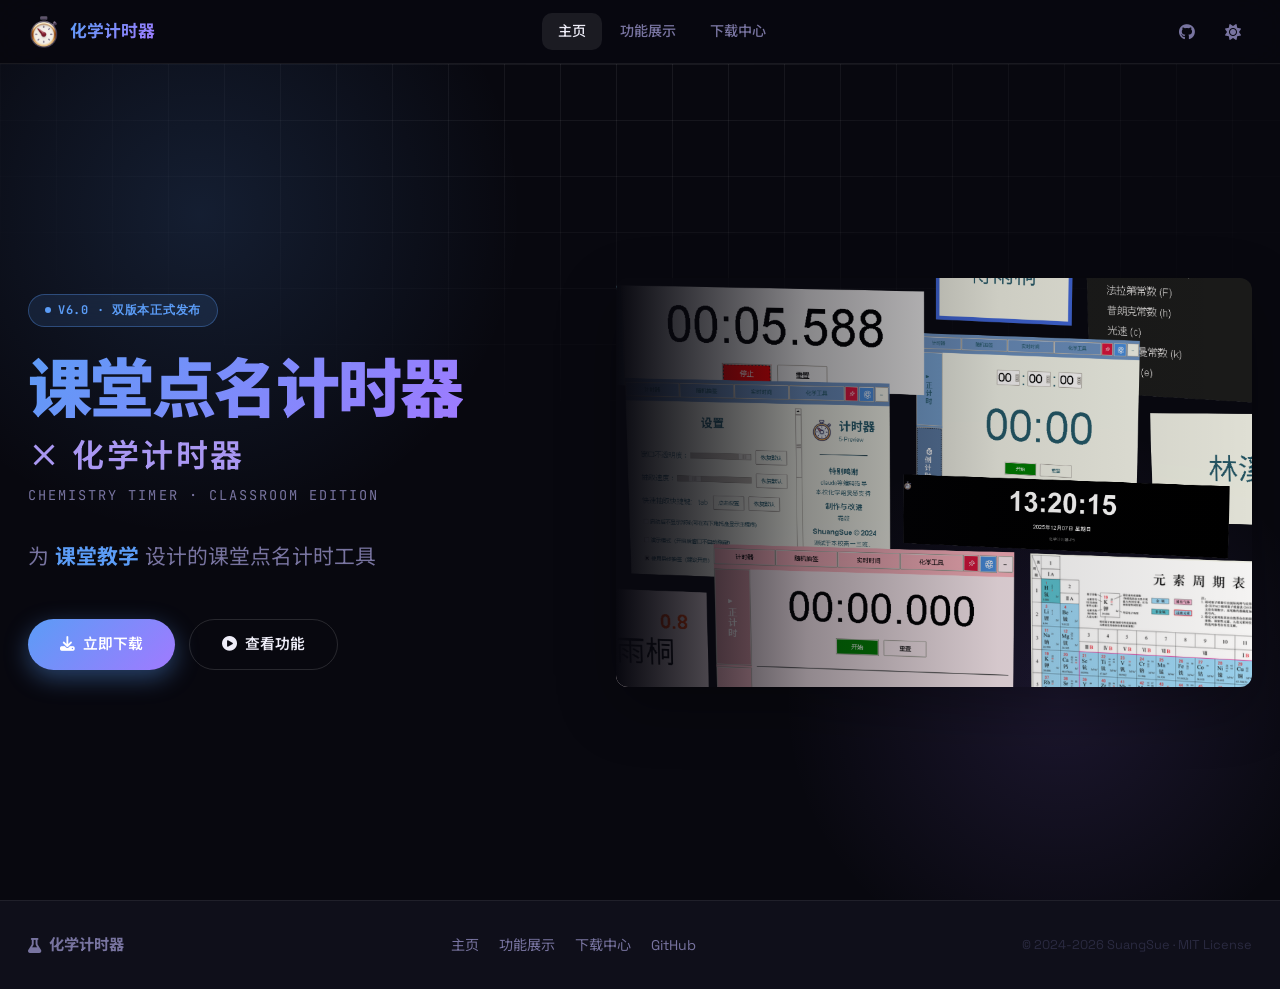
==== commit 0c66a7f9: "Add files via upload" ====
--- a/index.html
+++ b/index.html
@@ -4,7 +4,7 @@
     <meta charset="UTF-8">
     <meta name="viewport" content="width=device-width, initial-scale=1.0">
     <title>化学计时器 - Chemistry Timer</title>
-<link rel="icon" href="pictures/化学计时器.png" type="image/png">
+<link rel="icon" href="pictures/%E5%8C%96%E5%AD%A6%E8%AE%A1%E6%97%B6%E5%99%A8.png" type="image/png">
     <link rel="preconnect" href="https://fonts.googleapis.com">
     <link rel="preconnect" href="https://fonts.gstatic.com" crossorigin>
 <link href="https://fonts.googleapis.com/css2?family=Space+Grotesk:wght@300;400;500;600;700&family=Noto+Sans+SC:wght@300;400;500;700;900&family=JetBrains+Mono:wght@400;700&display=swap" rel="stylesheet">
@@ -276,7 +276,7 @@
 <nav class="nav">
   <div class="nav-inner">
     <a class="nav-logo" onclick="switchPage('home')">
-      <img src="pictures/化学计时器.png" alt="logo">
+      <img src="pictures/%E5%8C%96%E5%AD%A6%E8%AE%A1%E6%97%B6%E5%99%A8.png" alt="logo">
       <span class="logo-text">化学计时器</span>
             </a>
             <div class="nav-links">
@@ -319,8 +319,8 @@
                 </div>
                 <div class="hero-visual">
         <div class="hero-img-wrap">
-          <img src="pictures/主页.png" class="hero-img" alt="主界面"
-            onerror="this.src='pictures/主界面.png'">
+          <img src="pictures/%E4%B8%BB%E9%A1%B5.png" class="hero-img" alt="主界面"
+            onerror="this.src='pictures/%E4%B8%BB%E7%95%8C%E9%9D%A2.png'">
                             </div>
 
                 </div>
@@ -352,7 +352,7 @@
                 </div>
       <div class="video-wrap">
         <video id="feat-video" class="feat-video" autoplay loop muted playsinline>
-          <source src="pictures/v6/全局抽签.mp4" type="video/mp4">
+          <source src="pictures/v6/%E5%85%A8%E5%B1%80%E6%8A%BD%E7%AD%BE.mp4" type="video/mp4">
                         </video>
         <button class="mute-btn" id="muteBtn" title="开启/关闭声音">
           <i class="fas fa-volume-mute" id="muteIcon"></i>
@@ -419,7 +419,7 @@
     <div class="feat-grid">
       <div class="feat-card">
         <div class="feat-img-box">
-          <img src="pictures/p5/低干扰.png" class="feat-img" alt="低干扰"
+          <img src="pictures/p5/%E4%BD%8E%E5%B9%B2%E6%89%B0.png" class="feat-img" alt="低干扰"
             onerror="this.style.display='none';this.nextElementSibling.style.display='flex'">
           <div class="feat-fallback"><i class="fas fa-compress-alt"></i>低干扰模式</div>
         </div>
@@ -433,7 +433,7 @@
                 </div>
       <div class="feat-card">
         <div class="feat-img-box">
-          <img src="pictures/p5/随机抽签.png" class="feat-img" alt="随机抽签"
+          <img src="pictures/p5/%E9%9A%8F%E6%9C%BA%E6%8A%BD%E7%AD%BE.png" class="feat-img" alt="随机抽签"
             onerror="this.style.display='none';this.nextElementSibling.style.display='flex'">
           <div class="feat-fallback"><i class="fas fa-dice"></i>随机抽签</div>
         </div>
@@ -447,7 +447,7 @@
                 </div>
       <div class="feat-card">
         <div class="feat-img-box">
-          <img src="pictures/p5/全屏时钟.png" class="feat-img" alt="全屏时钟"
+          <img src="pictures/p5/%E5%85%A8%E5%B1%8F%E6%97%B6%E9%92%9F.png" class="feat-img" alt="全屏时钟"
             onerror="this.style.display='none';this.nextElementSibling.style.display='flex'">
           <div class="feat-fallback"><i class="fas fa-clock"></i>全屏时钟</div>
         </div>
@@ -461,7 +461,7 @@
       </div>
       <div class="feat-card">
         <div class="feat-img-box">
-          <img src="pictures/p5/倒计时.png" class="feat-img" alt="倒计时"
+          <img src="pictures/p5/%E5%80%92%E8%AE%A1%E6%97%B6.png" class="feat-img" alt="倒计时"
             onerror="this.style.display='none';this.nextElementSibling.style.display='flex'">
           <div class="feat-fallback"><i class="fas fa-hourglass-half"></i>计时器</div>
         </div>
@@ -475,7 +475,7 @@
             </div>
       <div class="feat-card">
         <div class="feat-img-box">
-          <img src="pictures/p5/元素周期表.png" class="feat-img" alt="元素周期表"
+          <img src="pictures/p5/%E5%85%83%E7%B4%A0%E5%91%A8%E6%9C%9F%E8%A1%A8.png" class="feat-img" alt="元素周期表"
             onerror="this.style.display='none';this.nextElementSibling.style.display='flex'">
           <div class="feat-fallback"><i class="fas fa-atom"></i>元素周期表</div>
         </div>
@@ -489,7 +489,7 @@
                 </div>
       <div class="feat-card">
         <div class="feat-img-box">
-          <img src="pictures/p5/设置.png" class="feat-img" alt="设置"
+          <img src="pictures/p5/%E8%AE%BE%E7%BD%AE.png" class="feat-img" alt="设置"
             onerror="this.style.display='none';this.nextElementSibling.style.display='flex'">
           <div class="feat-fallback"><i class="fas fa-cog"></i>个性设置</div>
                     </div>
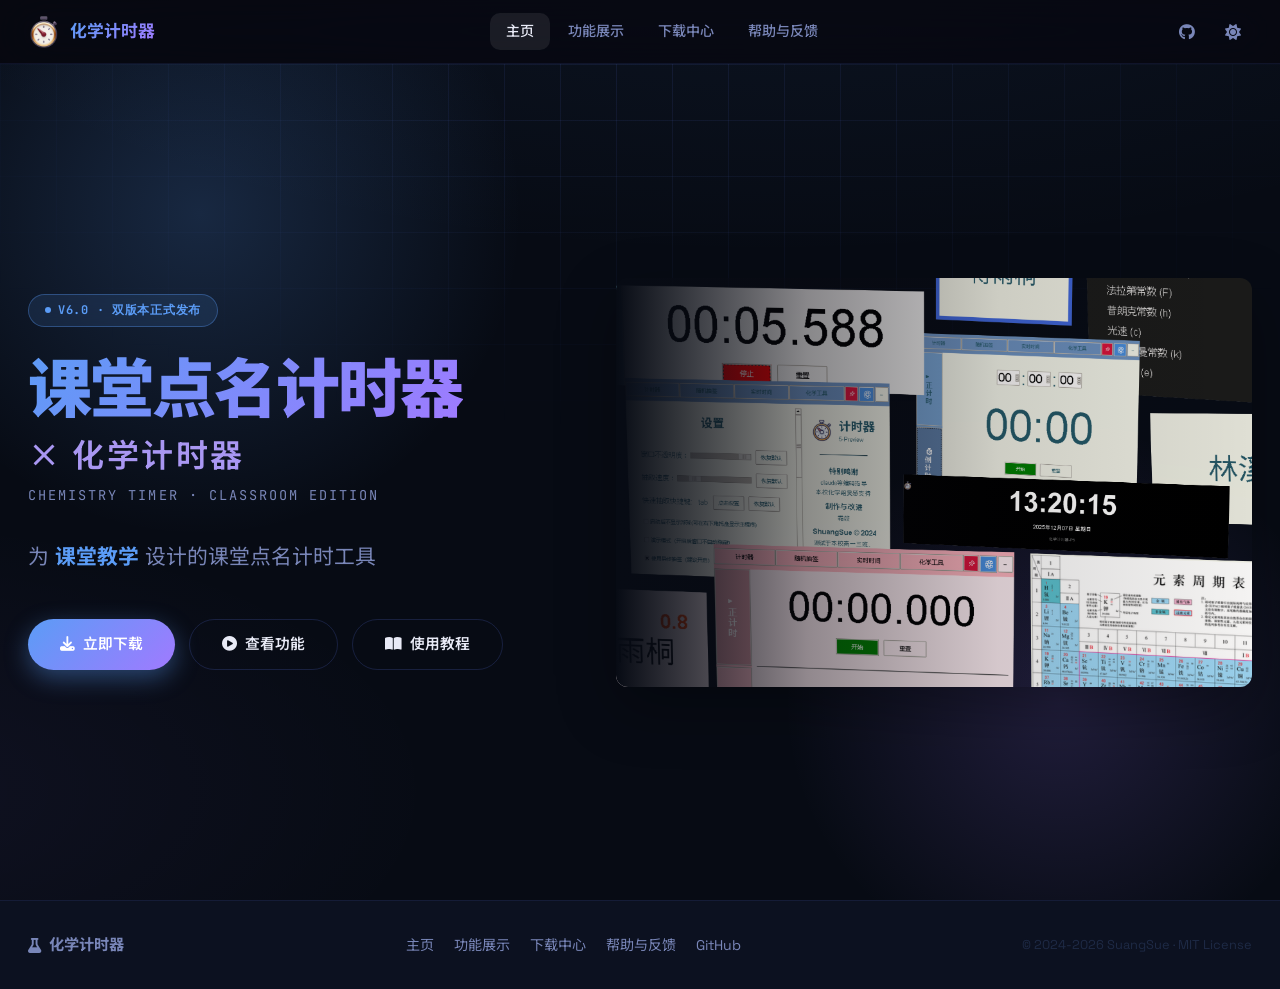
==== commit 6d92d37f: "Add files via upload" ====
--- a/index.html
+++ b/index.html
@@ -4,21 +4,29 @@
     <meta charset="UTF-8">
     <meta name="viewport" content="width=device-width, initial-scale=1.0">
     <title>化学计时器 - Chemistry Timer</title>
-<link rel="icon" href="pictures/%E5%8C%96%E5%AD%A6%E8%AE%A1%E6%97%B6%E5%99%A8.png" type="image/png">
+    <meta name="description" content="课堂点名计时器 · 化学计时器 —— 面向教师的课堂工具，支持随机抽签、倒计时、全屏时钟等功能，完全免费开源。">
+    <meta name="keywords" content="化学计时器,课堂点名,随机抽签,倒计时,计时器">
+    <meta property="og:title" content="化学计时器 - Chemistry Timer">
+    <meta property="og:description" content="面向教师的课堂工具，支持随机抽签、倒计时、全屏时钟等功能。">
+    <meta property="og:image" content="https://chemistrytimer.top/pictures/hero-main.png">
+    <meta property="og:url" content="https://chemistrytimer.top">
+    <meta property="og:type" content="website">
+    <meta name="twitter:card" content="summary_large_image">
+<link rel="icon" href="pictures/logo.png" type="image/png">
     <link rel="preconnect" href="https://fonts.googleapis.com">
     <link rel="preconnect" href="https://fonts.gstatic.com" crossorigin>
 <link href="https://fonts.googleapis.com/css2?family=Space+Grotesk:wght@300;400;500;600;700&family=Noto+Sans+SC:wght@300;400;500;700;900&family=JetBrains+Mono:wght@400;700&display=swap" rel="stylesheet">
     <link rel="stylesheet" href="https://cdnjs.cloudflare.com/ajax/libs/font-awesome/6.4.0/css/all.min.css">
     <style>
 :root{
---c-bg:#08080f;--c-surface:#0f0f1a;--c-card:#14141f;
---c-border:rgba(255,255,255,0.07);--c-border-hi:rgba(255,255,255,0.13);
---c-text:#eeedf8;--c-muted:#7874a0;--c-faint:#2a2a40;
+--c-bg:#070b14;--c-surface:#0c1120;--c-card:#111827;
+--c-border:rgba(99,130,255,0.1);--c-border-hi:rgba(99,130,255,0.18);
+--c-text:#e8eaf6;--c-muted:#7986b8;--c-faint:#1e2a45;
 --c-blue:#5b9cf6;--c-purple:#a07aff;--c-teal:#2dd4bf;
 --c-amber:#f6a832;--c-rose:#f4506a;--c-green:#34d974;
 --grad-brand:linear-gradient(135deg,#5b9cf6 0%,#a07aff 100%);
---shadow-card:0 0 0 1px rgba(255,255,255,0.06),0 12px 40px rgba(0,0,0,0.6);
---shadow-glow:0 0 60px rgba(91,156,246,0.18);--r-card:18px;
+--shadow-card:0 0 0 1px rgba(99,130,255,0.1),0 12px 40px rgba(0,0,10,0.7);
+--shadow-glow:0 0 60px rgba(91,156,246,0.22);--r-card:18px;
 }
 [data-theme="light"]{
 --c-bg:#f4f3fc;--c-surface:#eae9f5;--c-card:#fff;
@@ -33,6 +41,12 @@
 background:var(--c-bg);color:var(--c-text);line-height:1.6;
 overflow-x:hidden;transition:background .3s,color .3s;
 min-height:100vh;display:flex;flex-direction:column;}
+/* 暗色模式背景渐变 */
+body:not([data-theme="light"] body){background:var(--c-bg);}
+html:not([data-theme="light"]) body{
+background:radial-gradient(ellipse 120% 60% at 60% -10%,rgba(91,156,246,0.07) 0%,transparent 60%),
+radial-gradient(ellipse 80% 50% at -10% 80%,rgba(160,122,255,0.06) 0%,transparent 55%),
+var(--c-bg);}
 #prog{position:fixed;top:0;left:0;height:2px;width:0%;z-index:9999;
 background:var(--grad-brand);transition:width .35s,opacity .2s;}
 .nav{position:fixed;top:0;width:100%;height:64px;z-index:1000;
@@ -69,10 +83,10 @@
 background-size:56px 56px;
 mask-image:radial-gradient(ellipse 80% 55% at 50% 0%,black,transparent 80%);}
 .hero-glow-a{position:absolute;width:700px;height:700px;border-radius:50%;
-background:radial-gradient(circle,rgba(91,156,246,.15) 0%,transparent 65%);
+background:radial-gradient(circle,rgba(91,156,246,.2) 0%,transparent 65%);
 top:-200px;left:-150px;pointer-events:none;}
 .hero-glow-b{position:absolute;width:600px;height:600px;border-radius:50%;
-background:radial-gradient(circle,rgba(160,122,255,.13) 0%,transparent 65%);
+background:radial-gradient(circle,rgba(160,122,255,.17) 0%,transparent 65%);
 bottom:-100px;right:-80px;pointer-events:none;}
 .hero-inner{position:relative;z-index:2;max-width:1280px;margin:0 auto;padding:80px 28px;
 display:grid;grid-template-columns:1fr 1.15fr;gap:72px;align-items:center;width:100%;}
@@ -251,6 +265,24 @@
 .dl-note{text-align:center;color:var(--c-muted);font-size:.88rem;line-height:1.7;}
 .dl-note a{color:var(--c-blue);text-decoration:none;}
 .dl-note a:hover{text-decoration:underline;}
+/* Changelog 时间线 */
+.cl-wrap{position:relative;padding-left:28px;}
+.cl-wrap::before{content:'';position:absolute;left:7px;top:8px;bottom:8px;width:1px;background:var(--c-border-hi);}
+.cl-item{position:relative;margin-bottom:36px;}
+.cl-item-last{margin-bottom:0;}
+.cl-dot{position:absolute;left:-25px;top:6px;width:15px;height:15px;border-radius:50%;flex-shrink:0;box-shadow:0 0 0 3px var(--c-bg);}
+.cl-body{padding-left:4px;}
+.cl-head{display:flex;align-items:center;gap:10px;margin-bottom:8px;flex-wrap:wrap;}
+.cl-ver{font-family:"JetBrains Mono",monospace;font-size:.95rem;font-weight:700;color:var(--c-text);}
+.cl-tag{font-family:"JetBrains Mono",monospace;font-size:.62rem;font-weight:700;padding:2px 8px;border-radius:4px;border:1px solid;}
+.cl-date{font-family:"JetBrains Mono",monospace;font-size:.75rem;color:var(--c-muted);margin-left:auto;}
+/* Changelog 滚动入场动画 */
+.cl-item{opacity:0;transform:translateY(24px);transition:opacity .6s cubic-bezier(0.22,1,0.36,1),transform .6s cubic-bezier(0.22,1,0.36,1);}
+.cl-item.cl-visible{opacity:1;transform:translateY(0);}
+.cl-item:nth-child(2){transition-delay:.1s;}
+.cl-item:nth-child(3){transition-delay:.2s;}
+.cl-item:nth-child(4){transition-delay:.3s;}
+.cl-item:nth-child(5){transition-delay:.4s;}
 .footer{background:var(--c-surface);border-top:1px solid var(--c-border);padding:32px 28px;margin-top:auto;}
 .footer-inner{max-width:1280px;margin:0 auto;
 display:flex;align-items:center;justify-content:space-between;flex-wrap:wrap;gap:16px;}
@@ -260,14 +292,112 @@
 .footer-links a{color:var(--c-muted);text-decoration:none;font-size:.88rem;transition:color .2s;}
 .footer-links a:hover{color:var(--c-text);}
 .footer-copy{color:var(--c-faint);font-size:.8rem;}
+/* 汉堡菜单 */
+.hamburger{display:none;flex-direction:column;justify-content:center;gap:5px;
+width:38px;height:38px;border-radius:10px;border:none;background:transparent;
+cursor:pointer;padding:8px;}
+.hamburger span{display:block;height:2px;border-radius:2px;background:var(--c-muted);transition:all .3s;}
+.hamburger.open span:nth-child(1){transform:translateY(7px) rotate(45deg);}
+.hamburger.open span:nth-child(2){opacity:0;}
+.hamburger.open span:nth-child(3){transform:translateY(-7px) rotate(-45deg);}
+.mobile-menu{display:none;position:fixed;top:64px;left:0;right:0;z-index:999;
+background:var(--c-surface);border-bottom:1px solid var(--c-border);
+padding:12px 20px 16px;flex-direction:column;gap:4px;
+backdrop-filter:blur(24px);animation:pgIn .25s ease;}
+.mobile-menu.open{display:flex;}
+.mobile-menu-link{padding:11px 16px;border-radius:10px;text-decoration:none;
+color:var(--c-muted);font-size:.95rem;font-weight:500;transition:all .2s;cursor:pointer;}
+.mobile-menu-link:hover,.mobile-menu-link.active{color:var(--c-text);background:rgba(255,255,255,.06);}
+[data-theme="light"] .mobile-menu-link:hover,[data-theme="light"] .mobile-menu-link.active{background:rgba(0,0,0,.05);}
+/* 回到顶部 */
+#back-top{position:fixed;bottom:32px;right:32px;width:44px;height:44px;
+border-radius:50%;border:1px solid var(--c-border-hi);background:var(--c-card);
+color:var(--c-muted);display:flex;align-items:center;justify-content:center;
+cursor:pointer;font-size:1rem;opacity:0;pointer-events:none;
+transition:all .3s cubic-bezier(0.22,1,0.36,1);z-index:900;
+box-shadow:0 4px 20px rgba(0,0,0,.3);}
+#back-top.visible{opacity:1;pointer-events:auto;}
+#back-top:hover{color:var(--c-text);border-color:var(--c-blue);background:rgba(91,156,246,.12);transform:translateY(-3px);}
+/* 帮助页目录 */
+.help-toc{background:var(--c-card);border:1px solid var(--c-border);border-radius:var(--r-card);padding:20px 16px;position:sticky;top:80px;max-height:calc(100vh - 100px);overflow-y:auto;flex-shrink:0;width:200px;align-self:flex-start;}
+.help-toc-title{font-size:.75rem;font-weight:700;color:var(--c-muted);letter-spacing:.08em;text-transform:uppercase;margin-bottom:14px;display:flex;align-items:center;gap:8px;}
+.help-toc-list{list-style:none;padding:0;margin:0;display:flex;flex-direction:column;gap:2px;}
+.help-toc-list li a{display:flex;align-items:center;gap:8px;padding:7px 10px;border-radius:8px;color:var(--c-muted);font-size:.85rem;text-decoration:none;transition:all .2s;cursor:pointer;border:none;background:transparent;white-space:nowrap;}
+.help-toc-list li a:hover{color:var(--c-text);background:var(--c-faint);}
+.help-toc-list li a.toc-active{color:var(--c-blue);background:rgba(91,156,246,.1);font-weight:600;}
+.help-toc-icon{font-size:.9rem;flex-shrink:0;}
+.help-toc-icon{font-size:.9rem;}
+/* FAQ 分组标题 */
+.help-faq-group-title{font-size:.75rem;font-weight:700;letter-spacing:.1em;text-transform:uppercase;color:var(--c-muted);padding:6px 0 10px;border-bottom:1px solid var(--c-border);margin-bottom:12px;display:flex;align-items:center;gap:8px;}
+/* 已知问题标签对齐 */
+.help-faq-q{gap:10px;}
+/* 帮助页 */
+.help-page{max-width:1100px;margin:0 auto;padding:56px 28px 100px;display:flex;gap:40px;align-items:flex-start;}
+.help-page .help-toc{order:-1;}
+.help-page-content{flex:1;min-width:0;}
+.help-banner{background:linear-gradient(135deg,rgba(91,156,246,0.12) 0%,rgba(160,122,255,0.10) 100%);
+border:1px solid rgba(91,156,246,0.2);border-radius:var(--r-card);
+padding:28px 36px;margin-bottom:48px;position:relative;overflow:hidden;text-align:center;}
+.help-banner::before{content:'';position:absolute;top:0;left:0;right:0;height:2px;background:var(--grad-brand);}
+.help-banner-icon{font-size:2rem;margin-bottom:12px;display:block;}
+.help-banner h2{font-family:"Noto Sans SC",sans-serif;font-size:1.3rem;font-weight:700;margin-bottom:8px;}
+.help-banner p{color:var(--c-muted);font-size:.9rem;line-height:1.7;}
+.help-banner a{color:var(--c-blue);text-decoration:none;font-weight:600;border-bottom:1px solid rgba(91,156,246,.3);transition:border-color .2s;}
+.help-banner a:hover{border-color:var(--c-blue);}
+.help-section{margin-bottom:56px;}
+.help-section-header{display:flex;align-items:center;gap:14px;margin-bottom:24px;padding-bottom:14px;border-bottom:1px solid var(--c-border);}
+.help-section-icon{width:42px;height:42px;border-radius:12px;display:flex;align-items:center;justify-content:center;font-size:1.2rem;flex-shrink:0;}
+.hsi-blue{background:rgba(91,156,246,.15);}
+.hsi-purple{background:rgba(160,122,255,.15);}
+.hsi-teal{background:rgba(45,212,191,.15);}
+.hsi-amber{background:rgba(246,168,50,.15);}
+.hsi-rose{background:rgba(244,80,106,.15);}
+.hsi-green{background:rgba(52,217,116,.15);}
+.help-section-header h3{font-family:"Noto Sans SC",sans-serif;font-size:1.25rem;font-weight:800;}
+.help-section-header span{font-size:.78rem;color:var(--c-muted);font-family:"JetBrains Mono",monospace;margin-top:2px;display:block;}
+.help-steps{display:flex;flex-direction:column;gap:14px;}
+.help-step{display:flex;gap:16px;align-items:flex-start;background:var(--c-card);border:1px solid var(--c-border);border-radius:14px;padding:18px 20px;transition:border-color .25s,transform .25s;}
+.help-step:hover{border-color:var(--c-border-hi);transform:translateX(4px);}
+.help-step-num{width:28px;height:28px;border-radius:50%;background:var(--grad-brand);color:#fff;font-weight:700;font-size:.8rem;display:flex;align-items:center;justify-content:center;flex-shrink:0;margin-top:1px;font-family:"JetBrains Mono",monospace;}
+.help-step-body h4{font-size:.95rem;font-weight:700;margin-bottom:5px;}
+.help-step-body p{font-size:.88rem;color:var(--c-muted);line-height:1.7;margin:0;}
+.help-tip{display:flex;gap:12px;align-items:flex-start;background:rgba(246,168,50,.08);border:1px solid rgba(246,168,50,.2);border-radius:10px;padding:13px 16px;margin-top:12px;}
+.help-tip i{color:var(--c-amber);margin-top:2px;flex-shrink:0;}
+.help-tip p{font-size:.85rem;color:var(--c-muted);line-height:1.65;margin:0;}
+.help-grid{display:grid;grid-template-columns:repeat(auto-fit,minmax(260px,1fr));gap:16px;}
+.help-card{background:var(--c-card);border:1px solid var(--c-border);border-radius:14px;padding:20px;transition:all .25s;}
+.help-card:hover{border-color:var(--c-border-hi);transform:translateY(-3px);box-shadow:var(--shadow-card);}
+.help-card-icon{font-size:1.5rem;margin-bottom:10px;}
+.help-card h4{font-size:.95rem;font-weight:700;margin-bottom:6px;}
+.help-card p{font-size:.85rem;color:var(--c-muted);line-height:1.65;}
+.help-kbd{display:inline-block;padding:2px 8px;border-radius:5px;background:var(--c-faint);border:1px solid var(--c-border-hi);font-family:"JetBrains Mono",monospace;font-size:.78rem;color:var(--c-text);margin:0 2px;}
+.help-tag{display:inline-flex;padding:2px 8px;border-radius:5px;font-family:"JetBrains Mono",monospace;font-size:.68rem;font-weight:700;margin-left:6px;vertical-align:middle;}
+.ht-blue{background:rgba(91,156,246,.12);color:var(--c-blue);border:1px solid rgba(91,156,246,.25);}
+.ht-green{background:rgba(52,217,116,.12);color:var(--c-green);border:1px solid rgba(52,217,116,.25);}
+.ht-amber{background:rgba(246,168,50,.12);color:var(--c-amber);border:1px solid rgba(246,168,50,.25);}
+.help-divider{height:1px;background:var(--c-border);margin:40px 0;}
+.help-faq{display:flex;flex-direction:column;gap:10px;}
+.help-faq-item{background:var(--c-card);border:1px solid var(--c-border);border-radius:12px;overflow:hidden;transition:border-color .2s;}
+.help-faq-item:hover{border-color:var(--c-border-hi);}
+.help-faq-q{display:flex;justify-content:space-between;align-items:center;padding:16px 20px;cursor:pointer;gap:12px;}
+.help-faq-q span{font-size:.93rem;font-weight:600;}
+.help-faq-q i{color:var(--c-muted);transition:transform .3s;flex-shrink:0;}
+.help-faq-item.open .help-faq-q i{transform:rotate(180deg);}
+.help-faq-a{max-height:0;overflow:hidden;transition:max-height .35s cubic-bezier(0.22,1,0.36,1);}
+.help-faq-a-inner{padding:0 20px 16px;color:var(--c-muted);font-size:.88rem;line-height:1.75;border-top:1px solid var(--c-border);padding-top:14px;}
+.help-faq-item.open .help-faq-a{max-height:300px;}
+@media(max-width:968px){.help-banner{padding:20px 20px;}.help-page{padding:24px 16px 80px;flex-direction:column;gap:0;}.help-toc{position:static;width:100%;max-height:none;padding:14px 16px;margin-bottom:24px;border-radius:12px;}.help-toc-list{flex-direction:row;flex-wrap:wrap;gap:6px;}.help-toc-list li a{padding:5px 12px;border-radius:20px;border:1px solid var(--c-border);background:var(--c-faint);font-size:.8rem;}.help-toc-list li a.toc-active{border-color:var(--c-blue);background:rgba(91,156,246,.12);}}
+@media(max-width:968px){.help-section-header h3{font-size:1.1rem;}}
 @media(max-width:968px){
 .hero-inner{grid-template-columns:1fr;gap:40px;padding:48px 20px;}
 .hero-img-wrap::after{display:none;}
 .float-tag-a,.float-tag-b{display:none;}
 .nav-links{display:none;}
+.hamburger{display:flex;}
 .core-block{grid-template-columns:1fr;padding:24px;}
 .dl-grid{grid-template-columns:1fr;}
 .footer-inner{flex-direction:column;text-align:center;}
+#back-top{bottom:20px;right:20px;}
         }
     </style>
 </head>
@@ -276,13 +406,14 @@
 <nav class="nav">
   <div class="nav-inner">
     <a class="nav-logo" onclick="switchPage('home')">
-      <img src="pictures/%E5%8C%96%E5%AD%A6%E8%AE%A1%E6%97%B6%E5%99%A8.png" alt="logo">
+      <img src="pictures/logo.png" alt="logo">
       <span class="logo-text">化学计时器</span>
             </a>
             <div class="nav-links">
       <a class="nav-link active" data-page="home" onclick="switchPage('home')">主页</a>
       <a class="nav-link" data-page="features" onclick="switchPage('features')">功能展示</a>
       <a class="nav-link" data-page="download" onclick="switchPage('download')">下载中心</a>
+      <a class="nav-link" data-page="help" onclick="switchPage('help')">帮助与反馈</a>
             </div>
             <div class="nav-right">
       <a class="icon-btn" href="https://github.com/SuangSue/Chemistry_timer" target="_blank" title="GitHub">
@@ -291,9 +422,19 @@
       <button class="icon-btn" id="themeBtn" title="切换主题">
         <i class="fas fa-moon" id="themeIcon"></i>
                 </button>
+      <button class="hamburger" id="hamburger" title="菜单" aria-label="菜单">
+        <span></span><span></span><span></span>
+      </button>
             </div>
         </div>
     </nav>
+<!-- 移动端菜单 -->
+<div class="mobile-menu" id="mobileMenu">
+  <a class="mobile-menu-link active" data-page="home" onclick="switchPage('home');closeMobileMenu()">主页</a>
+  <a class="mobile-menu-link" data-page="features" onclick="switchPage('features');closeMobileMenu()">功能展示</a>
+  <a class="mobile-menu-link" data-page="download" onclick="switchPage('download');closeMobileMenu()">下载中心</a>
+  <a class="mobile-menu-link" data-page="help" onclick="switchPage('help');closeMobileMenu()">帮助与反馈</a>
+</div>
 
 <!-- HOME -->
 <section id="home" class="page active">
@@ -314,13 +455,16 @@
           </a>
           <a class="btn btn-ghost" onclick="switchPage('features')">
             <i class="fas fa-play-circle"></i> 查看功能
-                        </a>
-                    </div>
+          </a>
+          <a class="btn btn-ghost" onclick="switchPage('help')">
+            <i class="fas fa-book-open"></i> 使用教程
+          </a>
+        </div>
                 </div>
                 <div class="hero-visual">
         <div class="hero-img-wrap">
-          <img src="pictures/%E4%B8%BB%E9%A1%B5.png" class="hero-img" alt="主界面"
-            onerror="this.src='pictures/%E4%B8%BB%E7%95%8C%E9%9D%A2.png'">
+          <img src="pictures/hero-main.png" class="hero-img" alt="主界面"
+            onerror="this.src='pictures/hero-main.png'">
                             </div>
 
                 </div>
@@ -351,7 +495,7 @@
                     </ul>
                 </div>
       <div class="video-wrap">
-        <video id="feat-video" class="feat-video" autoplay loop muted playsinline>
+        <video id="feat-video" class="feat-video" autoplay loop muted playsinline poster="pictures/v6/video-poster.png">
           <source src="pictures/v6/%E5%85%A8%E5%B1%80%E6%8A%BD%E7%AD%BE.mp4" type="video/mp4">
                         </video>
         <button class="mute-btn" id="muteBtn" title="开启/关闭声音">
@@ -419,50 +563,50 @@
     <div class="feat-grid">
       <div class="feat-card">
         <div class="feat-img-box">
-          <img src="pictures/p5/%E4%BD%8E%E5%B9%B2%E6%89%B0.png" class="feat-img" alt="低干扰"
-            onerror="this.style.display='none';this.nextElementSibling.style.display='flex'">
+          <img src="pictures/v6/low-distraction.png" class="feat-img" alt="低干扰" loading="lazy"
+            onerror="this.src='pictures/p5/low-distraction.png'">
           <div class="feat-fallback"><i class="fas fa-compress-alt"></i>低干扰模式</div>
         </div>
         <div class="feat-body">
           <div class="feat-icon-row">
             <div class="feat-icon"><i class="fas fa-circle"></i></div>
             <span class="feat-name">悬浮球低干扰模式</span>
-                    </div>
+          </div>
           <p class="feat-desc">不使用时自动缩为悬浮球，点击展开主窗口，支持置顶显示，随时待命不遮挡课件。</p>
-                    </div>
-                </div>
+        </div>
+      </div>
       <div class="feat-card">
         <div class="feat-img-box">
-          <img src="pictures/p5/%E9%9A%8F%E6%9C%BA%E6%8A%BD%E7%AD%BE.png" class="feat-img" alt="随机抽签"
-            onerror="this.style.display='none';this.nextElementSibling.style.display='flex'">
+          <img src="pictures/v6/random-pick.png" class="feat-img" alt="随机抽签" loading="lazy"
+            onerror="this.src='pictures/p5/random-pick.png'">
           <div class="feat-fallback"><i class="fas fa-dice"></i>随机抽签</div>
         </div>
         <div class="feat-body">
           <div class="feat-icon-row">
             <div class="feat-icon"><i class="fas fa-dice"></i></div>
             <span class="feat-name">智能权重抽签</span>
-                    </div>
+          </div>
           <p class="feat-desc">防篡改权重算法，被抽中后概率衰减，自动重置，确保点名绝对公平。</p>
-                    </div>
-                </div>
+        </div>
+      </div>
       <div class="feat-card">
         <div class="feat-img-box">
-          <img src="pictures/p5/%E5%85%A8%E5%B1%8F%E6%97%B6%E9%92%9F.png" class="feat-img" alt="全屏时钟"
-            onerror="this.style.display='none';this.nextElementSibling.style.display='flex'">
+          <img src="pictures/v6/fullscreen-clock.png" class="feat-img" alt="全屏时钟" loading="lazy"
+            onerror="this.src='pictures/p5/fullscreen-clock.png'">
           <div class="feat-fallback"><i class="fas fa-clock"></i>全屏时钟</div>
         </div>
         <div class="feat-body">
           <div class="feat-icon-row">
             <div class="feat-icon"><i class="fas fa-clock"></i></div>
             <span class="feat-name">沉浸式时钟</span>
-                    </div>
+          </div>
           <p class="feat-desc">专为考试与实验设计的大屏时钟，清晰直观</p>
-                    </div>
+        </div>
       </div>
       <div class="feat-card">
         <div class="feat-img-box">
-          <img src="pictures/p5/%E5%80%92%E8%AE%A1%E6%97%B6.png" class="feat-img" alt="倒计时"
-            onerror="this.style.display='none';this.nextElementSibling.style.display='flex'">
+          <img src="pictures/v6/countdown.png" class="feat-img" alt="倒计时" loading="lazy"
+            onerror="this.src='pictures/p5/countdown.png'">
           <div class="feat-fallback"><i class="fas fa-hourglass-half"></i>计时器</div>
         </div>
         <div class="feat-body">
@@ -471,11 +615,11 @@
             <span class="feat-name">双路精准计时</span>
           </div>
           <p class="feat-desc">正计时 A/B 双路并行，倒计时支持快速预设，归零时波纹特效+音效。</p>
-                </div>
-            </div>
+        </div>
+      </div>
       <div class="feat-card">
         <div class="feat-img-box">
-          <img src="pictures/p5/%E5%85%83%E7%B4%A0%E5%91%A8%E6%9C%9F%E8%A1%A8.png" class="feat-img" alt="元素周期表"
+          <img src="pictures/p5/periodic-table.png" class="feat-img" alt="元素周期表" loading="lazy"
             onerror="this.style.display='none';this.nextElementSibling.style.display='flex'">
           <div class="feat-fallback"><i class="fas fa-atom"></i>元素周期表</div>
         </div>
@@ -489,7 +633,7 @@
                 </div>
       <div class="feat-card">
         <div class="feat-img-box">
-          <img src="pictures/p5/%E8%AE%BE%E7%BD%AE.png" class="feat-img" alt="设置"
+          <img src="pictures/p5/settings.png" class="feat-img" alt="设置" loading="lazy"
             onerror="this.style.display='none';this.nextElementSibling.style.display='flex'">
           <div class="feat-fallback"><i class="fas fa-cog"></i>个性设置</div>
                     </div>
@@ -520,7 +664,7 @@
       <div class="dl-card">
         <div class="dl-rec">最新版本 · 建议下载</div>
         <div style="display:flex;align-items:center;gap:12px;margin-bottom:16px;">
-          <img src="pictures/v6.png" style="width:48px;height:48px;border-radius:12px;object-fit:contain;">
+          <img src="pictures/v6.png" style="width:48px;height:48px;border-radius:12px;object-fit:contain;" onerror="this.style.display='none'">
           <span class="chip chip-beta">BETA</span>
         </div>
         <h3>课堂点名计时器</h3>
@@ -541,7 +685,7 @@
       <!-- 正式版 P5 -->
       <div class="dl-card">
         <div style="display:flex;align-items:center;gap:12px;margin-bottom:16px;">
-          <img src="pictures/p5.png" style="width:48px;height:48px;border-radius:12px;object-fit:contain;">
+          <img src="pictures/p5.png" style="width:48px;height:48px;border-radius:12px;object-fit:contain;" onerror="this.style.display='none'">
           <span class="chip chip-stable">STABLE</span>
         </div>
         <h3>化学计时器</h3>
@@ -560,6 +704,50 @@
             </div>
             
     </div><!-- /dl-grid -->
+
+    <!-- Changelog 时间线 -->
+    <div style="margin-top:64px;">
+      <div class="sec-label">// CHANGELOG</div>
+      <h2 class="sec-title" style="margin-bottom:8px;">版本历程</h2>
+      <p class="sec-desc" style="margin-bottom:40px;">从一节化学课的灵感，到双版本正式发布。</p>
+      <div class="cl-wrap">
+        <div class="cl-item">
+          <div class="cl-dot" style="background:var(--c-blue);"></div>
+          <div class="cl-body">
+            <div class="cl-head"><span class="cl-ver">V6.0</span><span class="cl-tag" style="background:rgba(246,168,50,.15);color:var(--c-amber);border-color:rgba(246,168,50,.3);">BETA</span><span class="cl-date">2025</span></div>
+            <p class="cl-desc">底层从 Tkinter 全面升级至 PyQt5，引入流畅动画与毛玻璃效果。抽签算法全面重构，新增自动化引擎、时间岛、异步抽签窗口、全屏批注画布、倒计时波纹特效，支持高 DPI 自适应与软件内名单维护。</p>
+          </div>
+        </div>
+        <div class="cl-item">
+          <div class="cl-dot" style="background:var(--c-green);"></div>
+          <div class="cl-body">
+            <div class="cl-head"><span class="cl-ver">P5.0</span><span class="cl-tag" style="background:rgba(52,217,116,.15);color:var(--c-green);border-color:rgba(52,217,116,.3);">STABLE</span><span class="cl-date">2025</span></div>
+            <p class="cl-desc">防篡改权重算法正式落地，被抽中后概率衰减、自动重置，确保公平。系统版本体系完善，确立为面向化学教学的核心稳定版，全面覆盖课堂定位需求。</p>
+          </div>
+        </div>
+        <div class="cl-item">
+          <div class="cl-dot" style="background:var(--c-purple);"></div>
+          <div class="cl-body">
+            <div class="cl-head"><span class="cl-ver">V3.0 — V4.0</span><span class="cl-date">2024</span></div>
+            <p class="cl-desc">全局热键随机抽签上线，无需切换窗口即可完成点名。Pyinstaller 打包为安装包，实现一键安装即用，开始在多所学校课堂中推广应用。</p>
+          </div>
+        </div>
+        <div class="cl-item">
+          <div class="cl-dot" style="background:var(--c-teal);"></div>
+          <div class="cl-body">
+            <div class="cl-head"><span class="cl-ver">V2.0</span><span class="cl-date">2024</span></div>
+            <p class="cl-desc">随机抽签功能正式上线，引入权重算法，抽签结果更公平。新增专属抽签页面，支持名单导入与结果展示，课堂互动体验大幅提升。</p>
+          </div>
+        </div>
+        <div class="cl-item cl-item-last">
+          <div class="cl-dot" style="background:var(--c-muted);"></div>
+          <div class="cl-body">
+            <div class="cl-head"><span class="cl-ver">V1.0</span><span class="cl-date">2024.10.26</span></div>
+            <p class="cl-desc">项目启动。源于一节化学课上的灵感，用 Python + Tkinter 实现基础计时功能，经 Pyinstaller 打包后首次在班级课堂中完成测试。</p>
+          </div>
+        </div>
+      </div>
+    </div>
     <p class="dl-note">
       * V6.0 为测试版，部分非核心功能维护中；P5.0 为稳定正式版。<br>
       <br>
@@ -568,6 +756,108 @@
         </div>
     </section>
 
+<!-- HELP -->
+<section id="help" class="page">
+  <div class="help-page">
+    <nav class="help-toc" id="help-toc">
+      <div class="help-toc-title"><i class="fas fa-list-ul"></i> 目录</div>
+      <ul class="help-toc-list">
+        <li><a href="#hs-start" onclick="scrollToSection('hs-start');return false"><span class="help-toc-icon">⚡</span>快速上手</a></li>
+        <li><a href="#hs-pick" onclick="scrollToSection('hs-pick');return false"><span class="help-toc-icon">🎲</span>随机抽签</a></li>
+        <li><a href="#hs-timer" onclick="scrollToSection('hs-timer');return false"><span class="help-toc-icon">⏱️</span>计时器</a></li>
+        <li><a href="#hs-clock" onclick="scrollToSection('hs-clock');return false"><span class="help-toc-icon">🕐</span>全屏时钟</a></li>
+        <li><a href="#hs-tools" onclick="scrollToSection('hs-tools');return false"><span class="help-toc-icon">🛠️</span>实用工具</a></li>
+        <li><a href="#hs-faq" onclick="scrollToSection('hs-faq');return false"><span class="help-toc-icon">❓</span>常见问题</a></li>
+        <li><a href="#hs-bugs" onclick="scrollToSection('hs-bugs');return false"><span class="help-toc-icon">🐛</span>已知问题</a></li>
+      </ul>
+    </nav>
+    <div class="help-page-content">
+      <div class="help-banner">
+      <span class="help-banner-icon">📧</span>
+      <h2>没找到想解决的问题？</h2>
+      <p>欢迎将你的问题或建议发送至<br><a href="https://mail.163.com/" target="_blank">xfyydsznb@163.com</a> · 我们会尽快回复</p>
+    </div>
+      <div class="help-section" id="hs-start">
+        <div class="help-section-header"><div class="help-section-icon hsi-blue">⚡</div><div><h3>快速上手</h3><span>GETTING STARTED</span></div></div>
+        <div class="help-steps">
+          <div class="help-step"><div class="help-step-num">01</div><div class="help-step-body"><h4>下载并安装软件</h4><p>前往<strong>下载中心</strong>选择版本：V6.0（功能最新）或 P5.0（运行最稳定）。下载后双击安装包，按提示完成安装，无需配置环境。</p></div></div>
+          <div class="help-step"><div class="help-step-num">02</div><div class="help-step-body"><h4>启动后找到悬浮球</h4><p>程序启动后屏幕左下角出现<strong>圆形悬浮球</strong>，可随意拖动。点击展开主窗口，再次点击收起。无操作 30 秒后自动贴边隐藏，鼠标靠近即可唤出。</p></div></div>
+          <div class="help-step"><div class="help-step-num">03</div><div class="help-step-body"><h4>导入班级名单</h4><p>切换到<strong>随机抽签</strong>页，点击「导入名单」选择 .txt / .xlsx / .csv 文件，或直接<strong>拖入窗口</strong>。支持多个班级名单，下拉切换。</p></div></div>
+          <div class="help-step"><div class="help-step-num">04</div><div class="help-step-body"><h4>开始使用</h4><p>一切就绪！按 <kbd class="help-kbd">Tab</kbd> 键随时唤出全局抽签，在计时器页设置倒计时，在时钟页开启全屏大屏时钟。</p></div></div>
+        </div>
+      </div>
+      <div class="help-section" id="hs-pick">
+        <div class="help-section-header"><div class="help-section-icon hsi-purple">🎲</div><div><h3>随机抽签</h3><span>RANDOM PICK</span></div></div>
+        <div class="help-steps">
+          <div class="help-step"><div class="help-step-num">01</div><div class="help-step-body"><h4>导入 / 切换名单</h4><p>点击随机抽签页右上角「导入名单」，选择 .txt / .xlsx / .csv 文件，或直接将文件<strong>拖入窗口</strong>。导入后在顶部下拉框可随时切换不同班级名单。</p></div></div>
+          <div class="help-step"><div class="help-step-num">02</div><div class="help-step-body"><h4>修改 / 删除名单内容</h4><p>在名单列表中<strong>双击某个姓名</strong>可直接编辑；点击姓名右侧的 ✕ 按钮可删除该条目。修改后点击「保存」即时生效，无需重新导入整份名单。</p></div></div>
+          <div class="help-step"><div class="help-step-num">03</div><div class="help-step-body"><h4>进行抽签</h4><p>按 <kbd class="help-kbd">Tab</kbd> 键（全局生效，不影响 PPT）或点击「抽取」按钮触发抽签。可在下方选择抽取 1 名、2 名，或点击「✎ 修改」自定义最多 10 名。</p></div></div>
+          <div class="help-step"><div class="help-step-num">04</div><div class="help-step-body"><h4>重置抽取记录</h4><p>抽签页底部点击「重置抽取记录」可将所有人的被抽次数清零，权重恢复均等。<strong>此操作不可撤销</strong>，请确认后再操作。</p></div></div>
+          <div class="help-step"><div class="help-step-num">05</div><div class="help-step-body"><h4>修改抽签热键</h4><p>进入<strong>设置页</strong>，找到「抽签快捷键」，点击后按下任意新按键（F1–F12、字母、方向键等）即可更换，自动保存。</p></div></div>
+        </div>
+        <div class="help-tip"><i class="fas fa-lightbulb"></i><p><strong>小技巧：</strong>将翻页笔上的空闲按键（例如映射为Tab的按键）设为快捷键，即可使用翻页笔快捷遥控抽签。</p></div>
+      </div>
+      <!-- 计时器章节 -->
+      <div class="help-section" id="hs-timer">
+        <div class="help-section-header"><div class="help-section-icon hsi-teal">⏱️</div><div><h3>计时器</h3><span>TIMER</span></div></div>
+        <div class="help-steps">
+          <div class="help-step"><div class="help-step-num">01</div><div class="help-step-body"><h4>正计时 A/B 双路</h4><p>切换到「正计时」，提供 A、B 两路独立秒表可同时运行。支持开始、暂停、继续、重置操作，精度达毫秒级。</p></div></div>
+          <div class="help-step"><div class="help-step-num">02</div><div class="help-step-body"><h4>倒计时</h4><p>点击 +/- 调整时间，或点击预设按钮快速累加（10秒/30秒/5分/10分/60分）。归零时触发<strong>红色波纹特效</strong>和提示音，剩余 10 秒时数字变橙色警示。</p></div></div>
+        </div>
+      </div>
+      <div class="help-section" id="hs-clock">
+        <div class="help-section-header"><div class="help-section-icon hsi-amber">🕐</div><div><h3>全屏时钟</h3><span>FULLSCREEN CLOCK</span></div></div>
+        <div class="help-steps">
+          <div class="help-step"><div class="help-step-num">01</div><div class="help-step-body"><h4>进入全屏时钟</h4><p>在主窗口顶部导航点击「时钟」页，点击「全屏显示」按钮，时钟将覆盖整个屏幕，显示当前时间与日期，适合考试、实验等大屏展示场景。</p></div></div>
+          <div class="help-step"><div class="help-step-num">02</div><div class="help-step-body"><h4>退出全屏</h4><p>点击右上角「退出全屏」按钮，或按 <kbd class="help-kbd">Esc</kbd> / <kbd class="help-kbd">Enter</kbd> / <kbd class="help-kbd">Space</kbd> 任意键退出。</p></div></div>
+        </div>
+      </div>
+      <div class="help-section" id="hs-tools">
+        <div class="help-section-header"><div class="help-section-icon hsi-rose">🛠️</div><div><h3>实用工具</h3><span>TOOLS</span></div></div>
+        <div class="help-steps">
+          <div class="help-step"><div class="help-step-num">01</div><div class="help-step-body"><h4>开启 / 关闭全局批注 <span class="help-tag ht-blue">V6</span></h4><p>在「实用工具」页点击「启用批注」开关，屏幕边缘出现工具栏。点击颜色按钮选择画笔颜色，然后在屏幕任意位置书写。点击「选择」按钮切换回鼠标穿透模式，批注不影响其他操作。点击「清除」可一键擦除所有标注。</p></div></div>
+          <div class="help-step"><div class="help-step-num">02</div><div class="help-step-body"><h4>配置时间岛 <span class="help-tag ht-blue">V6</span></h4><p>在「实用工具」页找到「时间岛」卡片，点击「显示」开关启用。拖动屏幕上的时间岛到合适位置；点击「详情」可开启背景框、调整文字颜色与透明度。鼠标悬停到时间岛上时它会自动淡出，方便操作下方内容。</p></div></div>
+          <div class="help-step"><div class="help-step-num">03</div><div class="help-step-body"><h4>调整界面设置</h4><p>点击主窗口右上角<strong>齿轮图标</strong>进入设置页。可调整：悬浮球透明度、动画速度、抽签热键、界面缩放比例（修改后需重启生效）、异步抽签弹窗的显示时长。</p></div></div>
+        </div>
+      </div>
+      <div class="help-section" id="hs-faq">
+        <div class="help-section-header"><div class="help-section-icon hsi-green">❓</div><div><h3>常见问题</h3><span>FAQ</span></div></div>
+        <p style="color:var(--c-muted);font-size:.85rem;margin-bottom:16px;">点击问题展开答案。如未找到答案，欢迎发邮件至 <a href="https://mail.163.com/" target="_blank" style="color:var(--c-blue)">xfyydsznb@163.com</a>。</p>
+        <div class="help-faq-group-title"><i class="fas fa-layer-group"></i> 通用问题</div>
+        <div class="help-faq">
+          <div class="help-faq-item"><div class="help-faq-q" onclick="toggleFaq(this)"><span>软件打开后找不到窗口？</span><i class="fas fa-chevron-down"></i></div><div class="help-faq-a"><div class="help-faq-a-inner">软件启动后默认只显示悬浮球（屏幕左下角的圆形图标），不会直接弹出主窗口。点击悬浮球即可展开主界面。找不到悬浮球请查看任务栏右下角托盘区，右键托盘图标选择「显示主窗口」。</div></div></div>
+          <div class="help-faq-item"><div class="help-faq-q" onclick="toggleFaq(this)"><span>Tab 热键和其他软件冲突怎么办？</span><i class="fas fa-chevron-down"></i></div><div class="help-faq-a"><div class="help-faq-a-inner">在设置页找到「抽签快捷键」，点击按钮后按下你想要的新热键（支持 F1-F12、字母、方向键、组合键等），自动保存生效。推荐使用 F9 或 CapsLock 等不常用按键。</div></div></div>
+          <div class="help-faq-item"><div class="help-faq-q" onclick="toggleFaq(this)"><span>名单文件格式要求是什么？</span><i class="fas fa-chevron-down"></i></div><div class="help-faq-a"><div class="help-faq-a-inner">P5版本只可读取.txt文件。.txt 文件每行写一个姓名，必须以 UTF-8 编码保存（可用记事本另存为时选择 UTF-8）。.xlsx/.xls 第一列写姓名，从第一行开始，无需表头。文件名将作为名单名称显示在下拉框中。</div></div></div>
+          <div class="help-faq-item"><div class="help-faq-q" onclick="toggleFaq(this)"><span>抽签权重怎么重置？</span><i class="fas fa-chevron-down"></i></div><div class="help-faq-a"><div class="help-faq-a-inner">在随机抽签页底部点击「重置抽取记录」，所有人被抽次数清零，权重恢复均等。此操作不可撤销，请谨慎使用。</div></div></div>
+          <div class="help-faq-item"><div class="help-faq-q" onclick="toggleFaq(this)"><span>V6 和 P5 有什么区别，该下载哪个？</span><i class="fas fa-chevron-down"></i></div><div class="help-faq-a"><div class="help-faq-a-inner">V6.0 基于 PyQt5 全面重构，有流畅动画、时间岛等新功能，属于测试版。P5.0 是经长期验证的稳定版，功能完整、运行可靠，推荐初次使用或对稳定性要求高的场景。</div></div></div>
+          <div class="help-faq-item"><div class="help-faq-q" onclick="toggleFaq(this)"><span>软件关闭后下次打开名单还在吗？</span><i class="fas fa-chevron-down"></i></div><div class="help-faq-a"><div class="help-faq-a-inner">是的，名单数据会自动保存在本地。下次启动软件后，上次导入的所有名单和抽签记录都会自动恢复，无需重新导入。</div></div></div>
+          <div class="help-faq-item"><div class="help-faq-q" onclick="toggleFaq(this)"><span>P5版本程序缩放有误，部分按键无法点击。</span><i class="fas fa-chevron-down"></i></div><div class="help-faq-a"><div class="help-faq-a-inner">由于系统dpi受限，暂时无法解决，可以在配置文件中修改设置项，然后尝试重启软件。。</div></div></div>
+          <div class="help-faq-item"><div class="help-faq-q" onclick="toggleFaq(this)"><span>如何同时管理多个班级名单？</span><i class="fas fa-chevron-down"></i></div><div class="help-faq-a"><div class="help-faq-a-inner">每次点击「导入名单」选择不同文件，软件会将其作为独立名单添加到下拉列表中，文件名即为名单名称。点击顶部下拉框可随时切换班级，各名单的抽签记录互相独立。</div></div></div>
+          <div class="help-faq-item"><div class="help-faq-q" onclick="toggleFaq(this)"><span>抽签弹窗的显示时间太短 / 太长怎么调？</span><i class="fas fa-chevron-down"></i></div><div class="help-faq-a"><div class="help-faq-a-inner">进入设置页，找到「弹窗显示时长」滑块，向左拖动缩短显示时间，向右拖动延长。设置即时生效，下次抽签时生效。</div></div></div>
+          <div class="help-faq-item"><div class="help-faq-q" onclick="toggleFaq(this)"><span>倒计时结束后没有声音？</span><i class="fas fa-chevron-down"></i></div><div class="help-faq-a"><div class="help-faq-a-inner">请检查：① 系统音量是否已静音；② 确认使用的是倒计时模式而非正计时模式。</div></div></div>
+          <div class="help-faq-item"><div class="help-faq-q" onclick="toggleFaq(this)"><span>V6.0界面显示太小 / 太大怎么调整？</span><i class="fas fa-chevron-down"></i></div><div class="help-faq-a"><div class="help-faq-a-inner">进入设置页，找到「界面缩放」选项，调整到合适比例后重启软件后生效。推荐在 4K 高分屏上设置为 150% 或 200%。</div></div></div>
+        </div>
+      </div>
+      <!-- 已知问题章节 -->
+      <div class="help-section" id="hs-bugs">
+        <div class="help-section-header"><div class="help-section-icon hsi-rose">🐛</div><div><h3>已知问题</h3><span>KNOWN ISSUES</span></div></div>
+        <p style="color:var(--c-muted);font-size:.85rem;margin-bottom:20px;">以下为各版本目前已知的问题，我们正在积极修复，请留意后续更新。</p>
+        <div class="help-faq-group-title"><i class="fas fa-flask"></i> V6.0 测试版</div>
+        <div class="help-faq">
+          <div class="help-faq-item"><div class="help-faq-q" onclick="toggleFaq(this)"><span>自动化引擎与全局批注工具无法使用</span><span class="help-tag ht-amber" style="margin-left:auto;margin-right:8px;flex-shrink:0">制作中</span><i class="fas fa-chevron-down"></i></div><div class="help-faq-a"><div class="help-faq-a-inner">该功能目前仍在开发阶段，V6.0 中已预留入口但尚未正式启用。预计在后续版本中正式上线，敬请期待。</div></div></div>
+        </div>
+        <div class="help-faq-group-title" style="margin-top:20px"><i class="fas fa-shield-alt"></i> V5.3（P5）稳定版</div>
+        <div class="help-faq">
+          <div class="help-faq-item"><div class="help-faq-q" onclick="toggleFaq(this)"><span>名单导入失败 / 显示乱码</span><i class="fas fa-chevron-down"></i></div><div class="help-faq-a"><div class="help-faq-a-inner">P5 版本要求导入的 .txt 名单文件必须以 <strong>UTF-8</strong> 编码保存。如果名单出现乱码或导入失败，请用记事本打开名单文件，点击「文件 → 另存为」，在底部编码下拉框中选择 <strong>UTF-8</strong> 后保存，再重新导入即可。</div></div></div>
+        </div>
+      </div>
+    </div>
+    </div><!-- /help-page-content -->
+  </div>
+</section>
+<button id="back-top" title="回到顶部" onclick="window.scrollTo({top:0,behavior:'smooth'})">
+  <i class="fas fa-arrow-up"></i>
+</button>
     <footer class="footer">
   <div class="footer-inner">
     <div class="footer-logo"><i class="fas fa-flask"></i> 化学计时器</div>
@@ -575,7 +865,8 @@
       <a href="#" onclick="switchPage('home');return false">主页</a>
       <a href="#" onclick="switchPage('features');return false">功能展示</a>
       <a href="#" onclick="switchPage('download');return false">下载中心</a>
-                <a href="https://github.com/SuangSue/Chemistry_timer" target="_blank">GitHub</a>
+      <a href="#" onclick="switchPage('help');return false">帮助与反馈</a>
+      <a href="https://github.com/SuangSue/Chemistry_timer" target="_blank">GitHub</a>
             </div>
     <span class="footer-copy">© 2024-2026 SuangSue · MIT License</span>
         </div>
@@ -647,6 +938,118 @@
     else { img.addEventListener('load',function(){ img.style.opacity='1'; }); }
   });
 
+  // 汉堡菜单
+  var hamburger   = document.getElementById('hamburger');
+  var mobileMenu  = document.getElementById('mobileMenu');
+  var mobileLinks = document.querySelectorAll('.mobile-menu-link[data-page]');
+  window.closeMobileMenu = function(){
+    hamburger.classList.remove('open');
+    mobileMenu.classList.remove('open');
+  };
+  if(hamburger){
+    hamburger.addEventListener('click',function(e){
+      e.stopPropagation();
+      hamburger.classList.toggle('open');
+      mobileMenu.classList.toggle('open');
+    });
+    document.addEventListener('click',function(e){
+      if(!mobileMenu.contains(e.target) && e.target!==hamburger){
+        closeMobileMenu();
+      }
+    });
+  }
+  // 同步移动端菜单 active 状态
+  var origSwitch = window.switchPage;
+  window.switchPage = function(id){
+    origSwitch(id);
+    mobileLinks.forEach(function(l){ l.classList.remove('active'); });
+    var ml = document.querySelector('.mobile-menu-link[data-page="'+id+'"]');
+    if(ml) ml.classList.add('active');
+  };
+
+  // Changelog 滚动入场动画
+  var clItems = document.querySelectorAll('.cl-item');
+  if('IntersectionObserver' in window){
+    var clObs = new IntersectionObserver(function(entries){
+      entries.forEach(function(e){
+        if(e.isIntersecting){ e.target.classList.add('cl-visible'); clObs.unobserve(e.target); }
+      });
+    },{threshold:0.15});
+    clItems.forEach(function(el){ clObs.observe(el); });
+  } else {
+    clItems.forEach(function(el){ el.classList.add('cl-visible'); });
+  }
+
+  // Hero 鼠标视差
+  var heroGrid = document.querySelector('.hero-grid');
+  var glowA    = document.querySelector('.hero-glow-a');
+  var glowB    = document.querySelector('.hero-glow-b');
+  document.addEventListener('mousemove',function(e){
+    var px = (e.clientX / window.innerWidth  - 0.5) * 2;
+    var py = (e.clientY / window.innerHeight - 0.5) * 2;
+    if(heroGrid){ heroGrid.style.transform = 'translate('+px*12+'px,'+py*8+'px)'; }
+    if(glowA){    glowA.style.transform    = 'translate('+px*20+'px,'+py*14+'px)'; }
+    if(glowB){    glowB.style.transform    = 'translate('+(-px*16)+'px,'+(-py*10)+'px)'; }
+  });
+
+  // 回到顶部
+  var backTop = document.getElementById('back-top');
+  window.addEventListener('scroll',function(){
+    if(window.scrollY > 300){ backTop.classList.add('visible'); }
+    else { backTop.classList.remove('visible'); }
+  });
+
+  // FAQ 折叠
+  window.toggleFaq = function(el){
+    var item = el.parentElement;
+    var isOpen = item.classList.contains('open');
+    document.querySelectorAll('.help-faq-item.open').forEach(function(i){ i.classList.remove('open'); });
+    if(!isOpen){ item.classList.add('open'); }
+  };
+
+  // 帮助页目录平滑滚动
+  window.scrollToSection = function(id){
+    var helpPage = document.getElementById('help');
+    var el = document.getElementById(id);
+    if(!el || !helpPage) return false;
+    var offset = helpPage.getBoundingClientRect().top + window.scrollY;
+    var elTop = el.getBoundingClientRect().top + window.scrollY - 80;
+    window.scrollTo({ top: elTop, behavior: 'smooth' });
+    return false;
+  };
+
+  // 帮助页目录滚动高亮
+  var tocLinks = document.querySelectorAll('.help-toc-list a[onclick]');
+  var helpSections = ['hs-start','hs-pick','hs-timer','hs-clock','hs-tools','hs-faq','hs-bugs'];
+  function updateTocActive(){
+    var scrollY = window.scrollY + 120;
+    var current = helpSections[0];
+    helpSections.forEach(function(id){
+      var el = document.getElementById(id);
+      if(el && el.getBoundingClientRect().top + window.scrollY <= scrollY){ current = id; }
+    });
+    tocLinks.forEach(function(a){
+      var href = a.getAttribute('href');
+      if(href === '#' + current){ a.classList.add('toc-active'); }
+      else { a.classList.remove('toc-active'); }
+    });
+  }
+  var helpEl = document.getElementById('help');
+  if(helpEl){
+    helpEl.addEventListener('scroll', updateTocActive);
+  }
+  window.addEventListener('scroll', updateTocActive);
+
+  // 帮助页目录滚动
+  window.scrollToSection = function(id){
+    var el = document.getElementById(id);
+    if(!el) return;
+    var offset = 80;
+    var top = el.getBoundingClientRect().top + window.scrollY - offset;
+    window.scrollTo({ top: top, behavior: 'smooth' });
+    return false;
+  };
+
 })();
     </script>
 </body>
